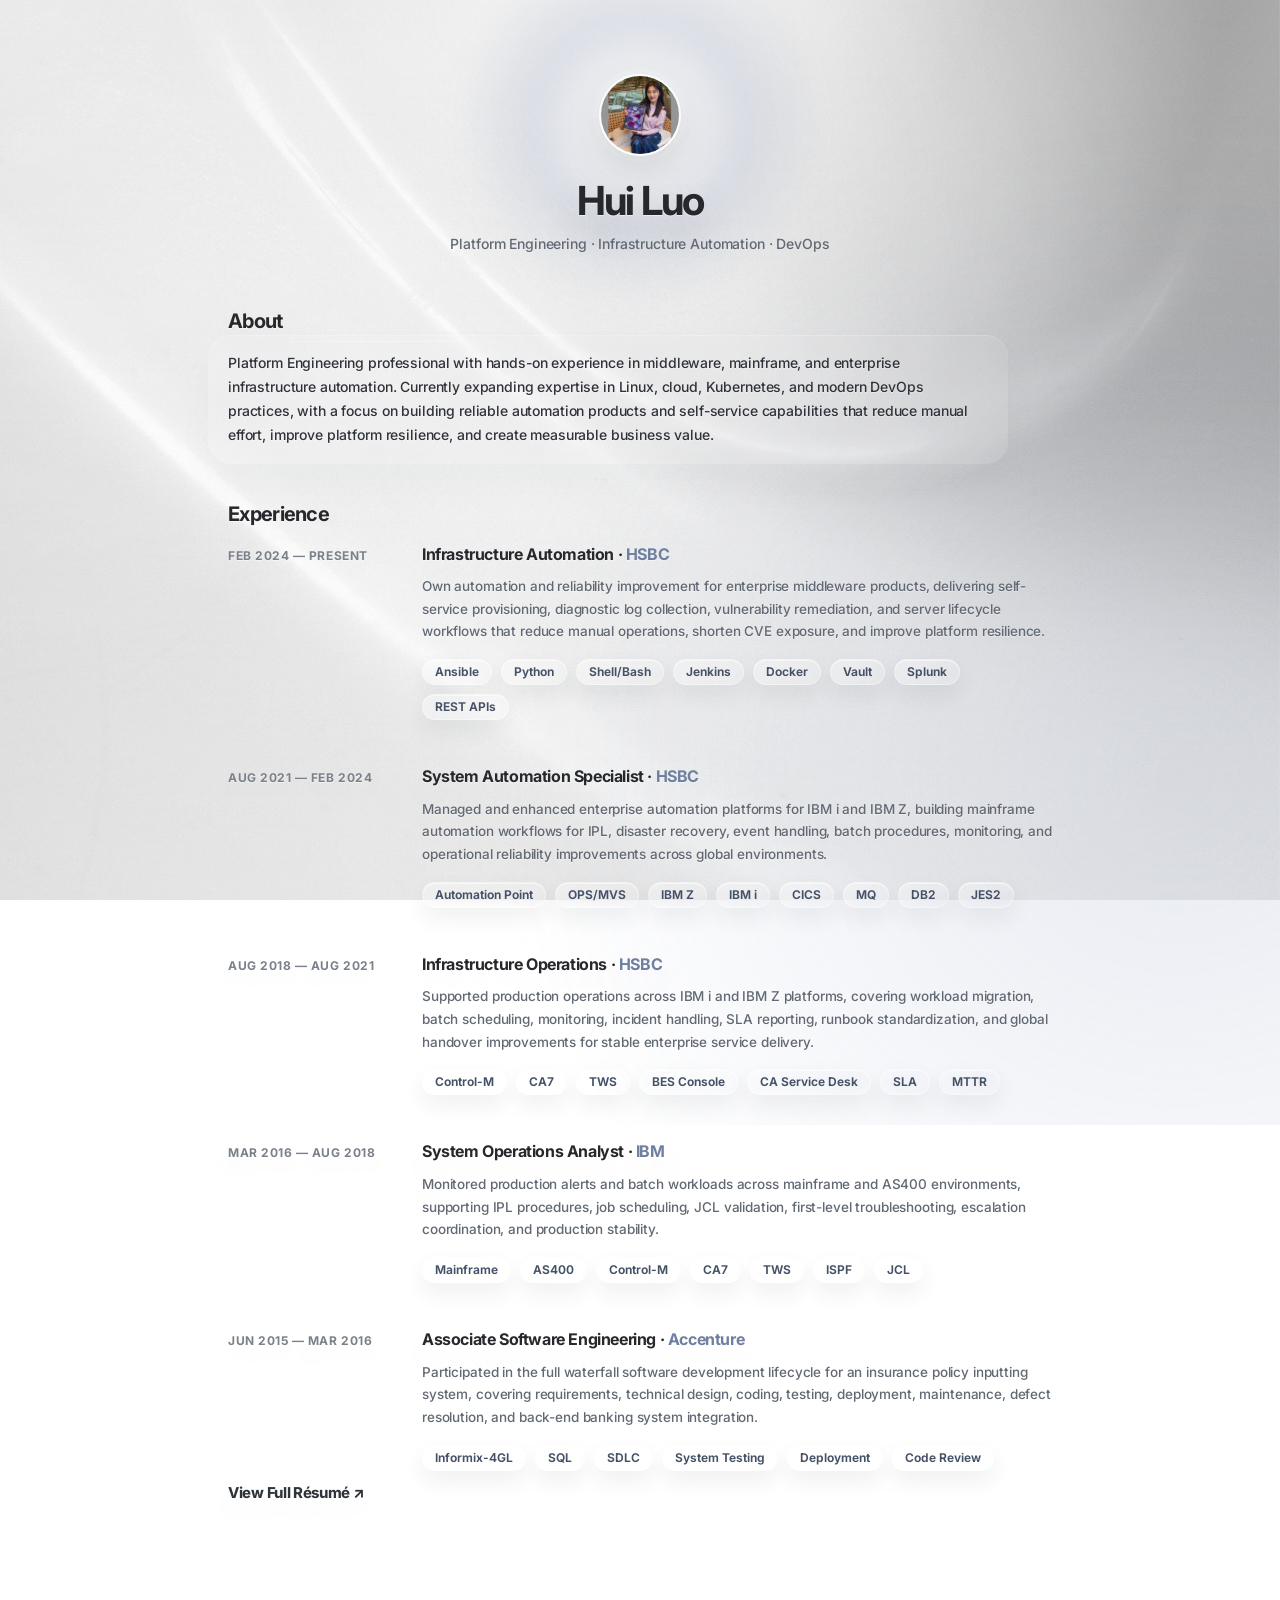
==== aboutme.html @ 761b71e1 "Update aboutme.html" ====
<!DOCTYPE html>
<html lang="en">
<head>
	<meta charset="UTF-8">
	<title>About Me</title>
	<meta name="viewport" content="width=device-width, initial-scale=1.0">

	<link href="https://fonts.googleapis.com/css2?family=Inter:wght@300;400;500;600;700&display=swap" rel="stylesheet">

	<style>
		:root {
			--text: #26282c;
			--subtext: #626973;
			--muted: #7b818b;
			--primary: #6f7f9f;
			--accent: #7c8db5;
			--tag-bg: rgba(255, 255, 255, 0.24);
			--tag-border: rgba(255, 255, 255, 0.34);
			--tag-text: #455166;
		}

		* {
			margin: 0;
			padding: 0;
			box-sizing: border-box;
		}

		html {
			scroll-behavior: smooth;
		}

		body {
			min-height: 100vh;
			overflow-x: hidden;
			color: var(--text);
			font-family: 'Inter', -apple-system, BlinkMacSystemFont, 'Segoe UI', sans-serif;
			font-size: 14px;
			line-height: 1.65;

			background-image: url('assets/css/images/bg_aboutme.jpg');
			background-size: cover;
			background-position: center;
			background-attachment: fixed;
		}

		body::before {
			content: "";
			position: fixed;
			inset: -25%;
			z-index: 0;
			pointer-events: none;

			background:
				radial-gradient(circle at 50% 8%, rgba(255, 255, 255, 0.58), transparent 24%),
				radial-gradient(circle at 18% 28%, rgba(255, 255, 255, 0.22), transparent 30%),
				radial-gradient(circle at 78% 74%, rgba(124, 141, 181, 0.18), transparent 38%);

			animation: backgroundFloat 24s ease-in-out infinite;
		}

		body::after {
			content: "";
			position: fixed;
			inset: 0;
			z-index: 0;
			pointer-events: none;

			background:
				linear-gradient(
					180deg,
					rgba(255, 255, 255, 0.12) 0%,
					rgba(255, 255, 255, 0.04) 42%,
					rgba(255, 255, 255, 0.16) 100%
				);
		}

		@keyframes backgroundFloat {
			0% {
				transform: translate3d(0, 0, 0) scale(1);
			}

			50% {
				transform: translate3d(-2.4%, -1.8%, 0) scale(1.04);
			}

			100% {
				transform: translate3d(0, 0, 0) scale(1);
			}
		}

		.cursor-light {
			position: fixed;
			width: 420px;
			height: 420px;
			border-radius: 50%;
			pointer-events: none;
			z-index: 1;

			background:
				radial-gradient(
					circle,
					rgba(255, 255, 255, 0.38),
					rgba(255, 255, 255, 0.12) 36%,
					transparent 68%
				);

			transform: translate(-50%, -50%);
			mix-blend-mode: soft-light;
			transition: opacity 0.25s ease;
		}

		.page {
			position: relative;
			z-index: 2;
			max-width: 880px;
			margin: 0 auto;
			padding: 64px 28px 92px;
		}

		.hero {
			position: relative;
			text-align: center;
			padding: 10px 0 54px;
		}

		.hero::before {
			content: "";
			position: absolute;
			width: 360px;
			height: 360px;
			top: -120px;
			left: 50%;
			z-index: -1;

			background:
				radial-gradient(
					circle,
					rgba(255, 255, 255, 0.86),
					rgba(124, 141, 181, 0.18) 42%,
					transparent 72%
				);

			filter: blur(12px);
			transform: translateX(-50%);
		}

		.avatar {
			width: 82px;
			height: 82px;
			margin-bottom: 18px;
			border-radius: 50%;
			object-fit: cover;

			border: 2px solid rgba(255, 255, 255, 0.74);
			box-shadow:
				0 16px 36px rgba(34, 38, 45, 0.16),
				0 0 0 6px rgba(255, 255, 255, 0.16);
		}

		.hero h1 {
			font-size: clamp(30px, 4.2vw, 40px);
			line-height: 1.05;
			font-weight: 700;
			letter-spacing: -0.045em;

			text-shadow:
				0 1px 0 rgba(255, 255, 255, 0.5),
				0 16px 38px rgba(40, 43, 48, 0.18);
		}

		.hero p {
			margin-top: 10px;
			color: var(--subtext);
			font-size: 14px;
			font-weight: 500;
			letter-spacing: -0.01em;
		}

		section {
			margin-bottom: 54px;
		}

		.section-title {
			margin-bottom: 18px;
			font-size: 20px;
			line-height: 1.2;
			font-weight: 700;
			letter-spacing: -0.035em;

			text-shadow:
				0 1px 0 rgba(255, 255, 255, 0.55),
				0 12px 28px rgba(40, 43, 48, 0.12);
		}

		.mirror-text {
			position: relative;
			max-width: 760px;
			color: #2f3339;
			font-size: 14px;
			font-weight: 500;
			line-height: 1.72;
			letter-spacing: -0.01em;

			text-shadow:
				0 1px 0 rgba(255, 255, 255, 0.45),
				0 14px 32px rgba(34, 38, 45, 0.16);

			transition:
				transform 0.35s ease,
				text-shadow 0.35s ease,
				color 0.35s ease;
		}

		.mirror-text::before {
			content: "";
			position: absolute;
			inset: -16px -20px;
			z-index: -1;
			border-radius: 22px;

			background:
				linear-gradient(
					135deg,
					rgba(255, 255, 255, 0.22),
					rgba(255, 255, 255, 0.06) 42%,
					rgba(255, 255, 255, 0.18)
				);

			backdrop-filter: blur(4px);
			-webkit-backdrop-filter: blur(4px);
			opacity: 0.54;
			box-shadow:
				inset 0 1px 0 rgba(255, 255, 255, 0.38),
				0 18px 42px rgba(40, 43, 48, 0.06);
		}

		.mirror-text::after {
			content: "";
			position: absolute;
			top: -10px;
			left: -18px;
			width: 44%;
			height: 1px;
			z-index: -1;

			background:
				linear-gradient(
					90deg,
					transparent,
					rgba(255, 255, 255, 0.72),
					transparent
				);

			opacity: 0.66;
		}

		.mirror-text:hover {
			color: #24272c;
			transform: translateY(-3px);
			text-shadow:
				0 1px 0 rgba(255, 255, 255, 0.6),
				0 22px 46px rgba(34, 38, 45, 0.22);
		}

		.experience-list {
			display: grid;
			gap: 46px;
		}

		.experience-item {
			display: grid;
			grid-template-columns: 160px minmax(0, 1fr);
			gap: 34px;
			align-items: start;
		}

		.exp-date {
			padding-top: 2px;
			color: var(--muted);
			font-size: 12px;
			font-weight: 700;
			letter-spacing: 0.045em;
			text-transform: uppercase;

			text-shadow:
				0 1px 0 rgba(255, 255, 255, 0.48),
				0 10px 22px rgba(34, 38, 45, 0.12);
		}

		.exp-content {
			position: relative;
			transition: transform 0.35s ease;
		}

		.exp-content::before {
			content: "";
			position: absolute;
			inset: -18px -22px;
			z-index: -1;
			border-radius: 24px;

			background:
				linear-gradient(
					135deg,
					rgba(255, 255, 255, 0.20),
					rgba(255, 255, 255, 0.04) 55%,
					rgba(255, 255, 255, 0.16)
				);

			backdrop-filter: blur(3px);
			-webkit-backdrop-filter: blur(3px);
			opacity: 0;
			box-shadow:
				inset 0 1px 0 rgba(255, 255, 255, 0.36),
				0 20px 45px rgba(34, 38, 45, 0.06);

			transition: opacity 0.35s ease;
		}

		.exp-content:hover {
			transform: translateY(-4px);
		}

		.exp-content:hover::before {
			opacity: 1;
		}

		.exp-role {
			font-size: 16px;
			line-height: 1.35;
			font-weight: 700;
			letter-spacing: -0.025em;

			text-shadow:
				0 1px 0 rgba(255, 255, 255, 0.5),
				0 14px 34px rgba(34, 38, 45, 0.15);
		}

		.exp-company {
			color: var(--primary);
		}

		.exp-desc {
			margin-top: 10px;
			max-width: 650px;
			color: var(--subtext);
			font-size: 13.5px;
			line-height: 1.68;
			font-weight: 500;
			letter-spacing: -0.01em;

			text-shadow:
				0 1px 0 rgba(255, 255, 255, 0.42),
				0 12px 30px rgba(34, 38, 45, 0.12);
		}

		.tags {
			display: flex;
			flex-wrap: wrap;
			gap: 9px;
			margin-top: 16px;
		}

		.tag {
			position: relative;
			padding: 6px 12px;
			border-radius: 999px;
			overflow: hidden;

			color: var(--tag-text);
			background:
				linear-gradient(
					135deg,
					rgba(255, 255, 255, 0.38),
					rgba(255, 255, 255, 0.16)
				);

			border: 1px solid var(--tag-border);
			backdrop-filter: blur(8px);
			-webkit-backdrop-filter: blur(8px);

			font-size: 12px;
			font-weight: 650;
			line-height: 1;

			box-shadow:
				inset 0 1px 0 rgba(255, 255, 255, 0.52),
				0 10px 22px rgba(34, 38, 45, 0.07);

			transition:
				transform 0.25s ease,
				box-shadow 0.25s ease,
				background 0.25s ease;
		}

		.tag::after {
			content: "";
			position: absolute;
			inset: 0;
			background:
				linear-gradient(
					120deg,
					transparent 0%,
					rgba(255, 255, 255, 0.45) 42%,
					transparent 72%
				);

			opacity: 0;
			transform: translateX(-70%);
			transition:
				opacity 0.25s ease,
				transform 0.45s ease;
		}

		.tag:hover {
			transform: translateY(-2px);
			box-shadow:
				inset 0 1px 0 rgba(255, 255, 255, 0.66),
				0 14px 28px rgba(34, 38, 45, 0.10);
		}

		.tag:hover::after {
			opacity: 1;
			transform: translateX(70%);
		}

		.resume-link {
			display: inline-flex;
			align-items: center;
			gap: 7px;
			margin-top: 10px;

			color: #2f343b;
			text-decoration: none;
			font-size: 15px;
			font-weight: 750;
			letter-spacing: -0.02em;

			text-shadow:
				0 1px 0 rgba(255, 255, 255, 0.5),
				0 12px 28px rgba(34, 38, 45, 0.14);

			transition:
				color 0.25s ease,
				transform 0.25s ease,
				text-shadow 0.25s ease;
		}

		.resume-link:hover {
			color: var(--primary);
			transform: translateX(4px);
			text-shadow:
				0 1px 0 rgba(255, 255, 255, 0.65),
				0 18px 38px rgba(34, 38, 45, 0.2);
		}

		.fade {
			opacity: 0;
			transform: translateY(22px);
			transition:
				opacity 0.8s ease,
				transform 0.8s ease;
		}

		.fade.show {
			opacity: 1;
			transform: translateY(0);
		}

		@media (max-width: 760px) {
			body {
				background-attachment: scroll;
			}

			.page {
				padding: 48px 22px 76px;
			}

			.hero {
				padding-bottom: 44px;
			}

			section {
				margin-bottom: 46px;
			}

			.experience-item {
				grid-template-columns: 1fr;
				gap: 10px;
			}

			.exp-date {
				font-size: 11px;
			}

			.exp-role {
				font-size: 15.5px;
			}

			.exp-desc {
				font-size: 13.25px;
			}

			.mirror-text::before,
			.exp-content::before {
				inset: -14px -14px;
			}
		}

		@media (prefers-reduced-motion: reduce) {
			body::before {
				animation: none;
			}

			.cursor-light {
				display: none;
			}

			.fade,
			.exp-content,
			.mirror-text,
			.tag,
			.tag::after,
			.resume-link {
				transition: none;
			}
		}
	</style>
</head>

<body>

	<div class="cursor-light" id="cursorLight"></div>

	<main class="page">

		<header class="hero fade">
			<img src="assets/css/images/hero.jpg" class="avatar" alt="Hui Luo profile photo">
			<h1>Hui Luo</h1>
			<p>Platform Engineering · Infrastructure Automation · DevOps</p>
		</header>

		<section class="fade" id="about">
			<h2 class="section-title">About</h2>
			<p class="mirror-text">
				Platform Engineering professional with hands-on experience in middleware, mainframe, and enterprise infrastructure automation. Currently expanding expertise in Linux, cloud, Kubernetes, and modern DevOps practices, with a focus on building reliable automation products and self-service capabilities that reduce manual effort, improve platform resilience, and create measurable business value.
			</p>
		</section>

		<section class="fade" id="experience">
			<h2 class="section-title">Experience</h2>

			<div class="experience-list">

				<article class="experience-item">
					<div class="exp-date">Feb 2024 — Present</div>
					<div class="exp-content">
						<h3 class="exp-role">
							Infrastructure Automation · <span class="exp-company">HSBC</span>
						</h3>
						<p class="exp-desc">
							Own automation and reliability improvement for enterprise middleware products, delivering self-service provisioning, diagnostic log collection, vulnerability remediation, and server lifecycle workflows that reduce manual operations, shorten CVE exposure, and improve platform resilience.
						</p>
						<div class="tags">
							<span class="tag">Ansible</span>
							<span class="tag">Python</span>
							<span class="tag">Shell/Bash</span>
							<span class="tag">Jenkins</span>
							<span class="tag">Docker</span>
							<span class="tag">Vault</span>
							<span class="tag">Splunk</span>
							<span class="tag">REST APIs</span>
						</div>
					</div>
				</article>

				<article class="experience-item">
					<div class="exp-date">Aug 2021 — Feb 2024</div>
					<div class="exp-content">
						<h3 class="exp-role">
							System Automation Specialist · <span class="exp-company">HSBC</span>
						</h3>
						<p class="exp-desc">
							Managed and enhanced enterprise automation platforms for IBM i and IBM Z, building mainframe automation workflows for IPL, disaster recovery, event handling, batch procedures, monitoring, and operational reliability improvements across global environments.
						</p>
						<div class="tags">
							<span class="tag">Automation Point</span>
							<span class="tag">OPS/MVS</span>
							<span class="tag">IBM Z</span>
							<span class="tag">IBM i</span>
							<span class="tag">CICS</span>
							<span class="tag">MQ</span>
							<span class="tag">DB2</span>
							<span class="tag">JES2</span>
						</div>
					</div>
				</article>

				<article class="experience-item">
					<div class="exp-date">Aug 2018 — Aug 2021</div>
					<div class="exp-content">
						<h3 class="exp-role">
							Infrastructure Operations · <span class="exp-company">HSBC</span>
						</h3>
						<p class="exp-desc">
							Supported production operations across IBM i and IBM Z platforms, covering workload migration, batch scheduling, monitoring, incident handling, SLA reporting, runbook standardization, and global handover improvements for stable enterprise service delivery.
						</p>
						<div class="tags">
							<span class="tag">Control-M</span>
							<span class="tag">CA7</span>
							<span class="tag">TWS</span>
							<span class="tag">BES Console</span>
							<span class="tag">CA Service Desk</span>
							<span class="tag">SLA</span>
							<span class="tag">MTTR</span>
						</div>
					</div>
				</article>

				<article class="experience-item">
					<div class="exp-date">Mar 2016 — Aug 2018</div>
					<div class="exp-content">
						<h3 class="exp-role">
							System Operations Analyst · <span class="exp-company">IBM</span>
						</h3>
						<p class="exp-desc">
							Monitored production alerts and batch workloads across mainframe and AS400 environments, supporting IPL procedures, job scheduling, JCL validation, first-level troubleshooting, escalation coordination, and production stability.
						</p>
						<div class="tags">
							<span class="tag">Mainframe</span>
							<span class="tag">AS400</span>
							<span class="tag">Control-M</span>
							<span class="tag">CA7</span>
							<span class="tag">TWS</span>
							<span class="tag">ISPF</span>
							<span class="tag">JCL</span>
						</div>
					</div>
				</article>

				<article class="experience-item">
					<div class="exp-date">Jun 2015 — Mar 2016</div>
					<div class="exp-content">
						<h3 class="exp-role">
							Associate Software Engineering · <span class="exp-company">Accenture</span>
						</h3>
						<p class="exp-desc">
							Participated in the full waterfall software development lifecycle for an insurance policy inputting system, covering requirements, technical design, coding, testing, deployment, maintenance, defect resolution, and back-end banking system integration.
						</p>
						<div class="tags">
							<span class="tag">Informix-4GL</span>
							<span class="tag">SQL</span>
							<span class="tag">SDLC</span>
							<span class="tag">System Testing</span>
							<span class="tag">Deployment</span>
							<span class="tag">Code Review</span>
						</div>
					</div>
				</article>

			</div>

			<a class="resume-link" href="assets/css/files/resume.pdf" target="_blank" rel="noopener noreferrer">
				View Full Résumé ↗
			</a>
		</section>

	</main>

	<script>
		const light = document.getElementById('cursorLight');

		document.addEventListener('mousemove', (event) => {
			light.style.left = event.clientX + 'px';
			light.style.top = event.clientY + 'px';
		});

		document.addEventListener('mouseleave', () => {
			light.style.opacity = '0';
		});

		document.addEventListener('mouseenter', () => {
			light.style.opacity = '1';
		});

		const faders = document.querySelectorAll('.fade');

		const observer = new IntersectionObserver((entries) => {
			entries.forEach((entry) => {
				if (entry.isIntersecting) {
					entry.target.classList.add('show');
				}
			});
		}, {
			threshold: 0.16
		});

		faders.forEach((element) => observer.observe(element));
	</script>

</body>
</html>
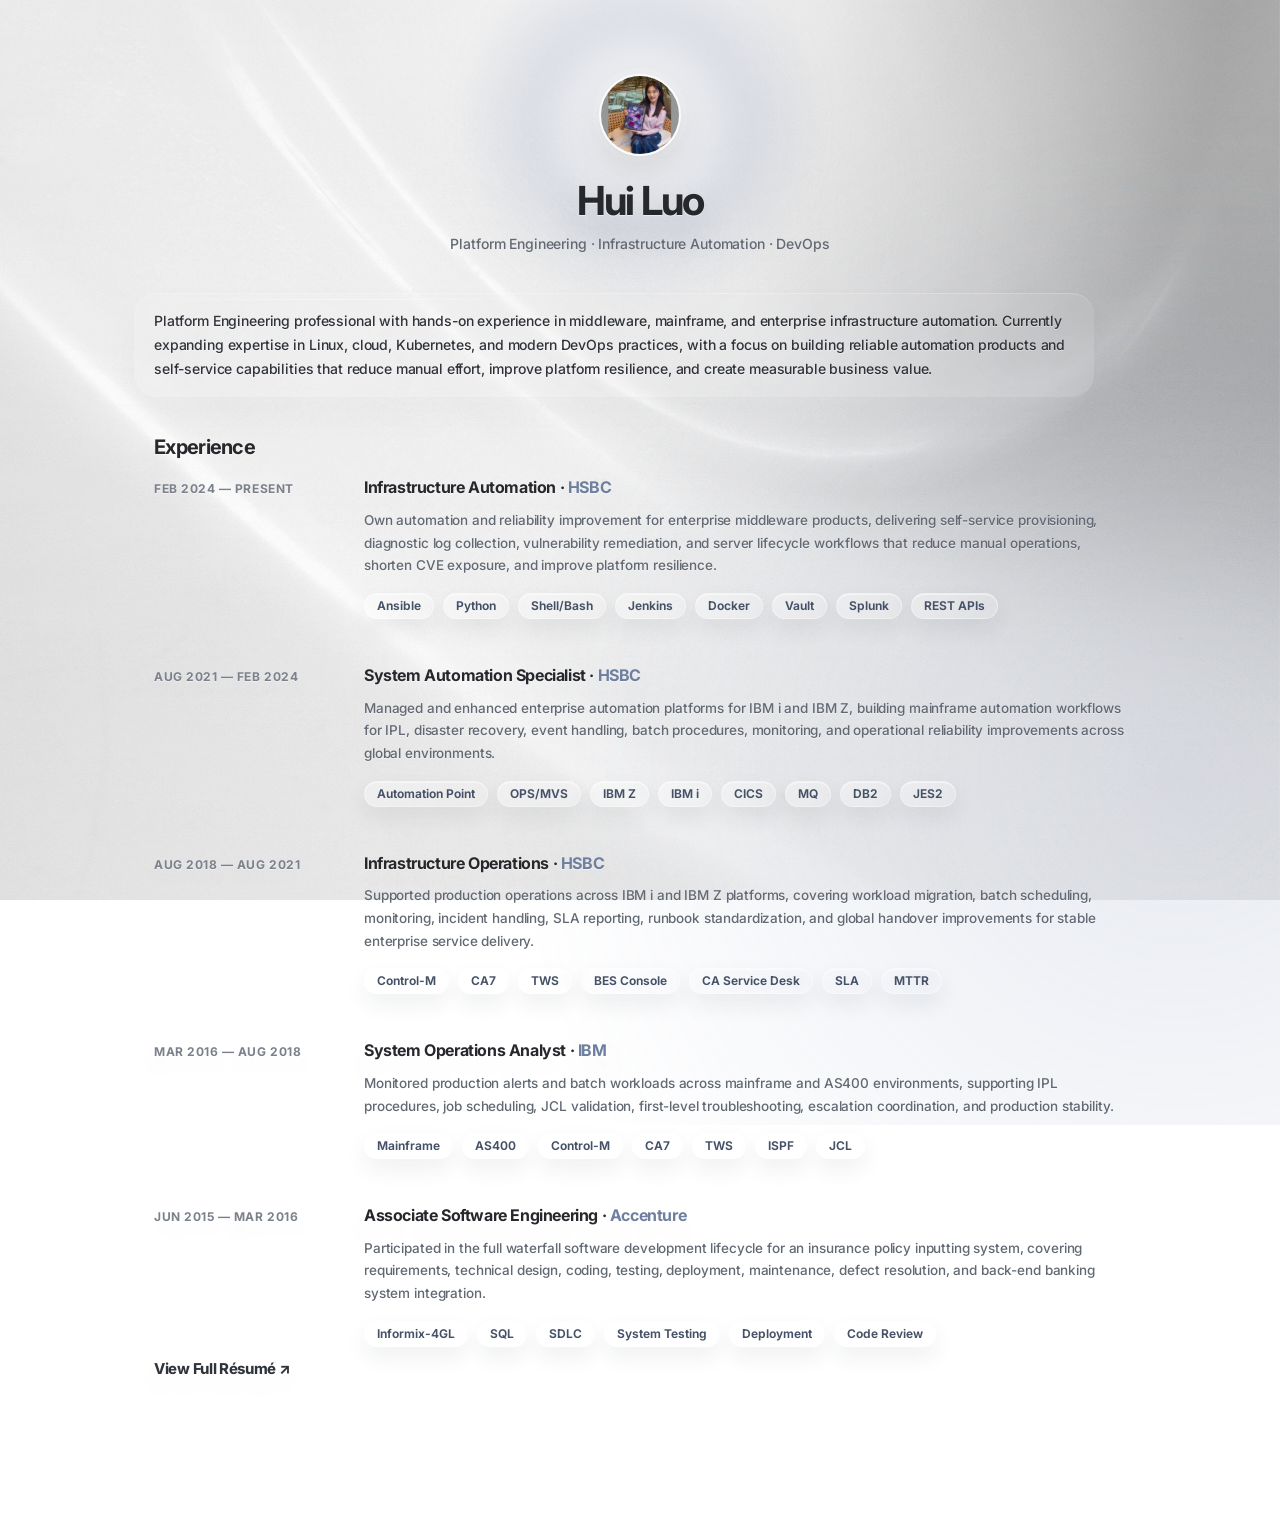
==== commit eecca392: "na" ====
--- a/aboutme.html
+++ b/aboutme.html
@@ -112,9 +112,9 @@
 		.page {
 			position: relative;
 			z-index: 2;
-			max-width: 880px;
+			max-width: 1040px;
 			margin: 0 auto;
-			padding: 64px 28px 92px;
+			padding: 64px 34px 92px;
 		}
 
 		.hero {
@@ -144,6 +144,19 @@
 			transform: translateX(-50%);
 		}
 
+		.avatar-link {
+			display: inline-block;
+			border-radius: 50%;
+			transition:
+				transform 0.28s ease,
+				filter 0.28s ease;
+		}
+
+		.avatar-link:hover {
+			transform: translateY(-4px) scale(1.04);
+			filter: brightness(1.04);
+		}
+
 		.avatar {
 			width: 82px;
 			height: 82px;
@@ -194,7 +207,7 @@
 
 		.mirror-text {
 			position: relative;
-			max-width: 760px;
+			max-width: 920px;
 			color: #2f3339;
 			font-size: 14px;
 			font-weight: 500;
@@ -269,8 +282,8 @@
 
 		.experience-item {
 			display: grid;
-			grid-template-columns: 160px minmax(0, 1fr);
-			gap: 34px;
+			grid-template-columns: 170px minmax(0, 1fr);
+			gap: 40px;
 			align-items: start;
 		}
 
@@ -342,7 +355,7 @@
 
 		.exp-desc {
 			margin-top: 10px;
-			max-width: 650px;
+			max-width: 780px;
 			color: var(--subtext);
 			font-size: 13.5px;
 			line-height: 1.68;
@@ -535,13 +548,14 @@
 	<main class="page">
 
 		<header class="hero fade">
-			<img src="assets/css/images/hero.jpg" class="avatar" alt="Hui Luo profile photo">
+			<a class="avatar-link" href="gallery.html" aria-label="View Hui Luo's life gallery">
+				<img src="assets/css/images/hero.jpg" class="avatar" alt="Hui Luo profile photo">
+			</a>
 			<h1>Hui Luo</h1>
 			<p>Platform Engineering · Infrastructure Automation · DevOps</p>
 		</header>
 
 		<section class="fade" id="about">
-			<h2 class="section-title">About</h2>
 			<p class="mirror-text">
 				Platform Engineering professional with hands-on experience in middleware, mainframe, and enterprise infrastructure automation. Currently expanding expertise in Linux, cloud, Kubernetes, and modern DevOps practices, with a focus on building reliable automation products and self-service capabilities that reduce manual effort, improve platform resilience, and create measurable business value.
 			</p>
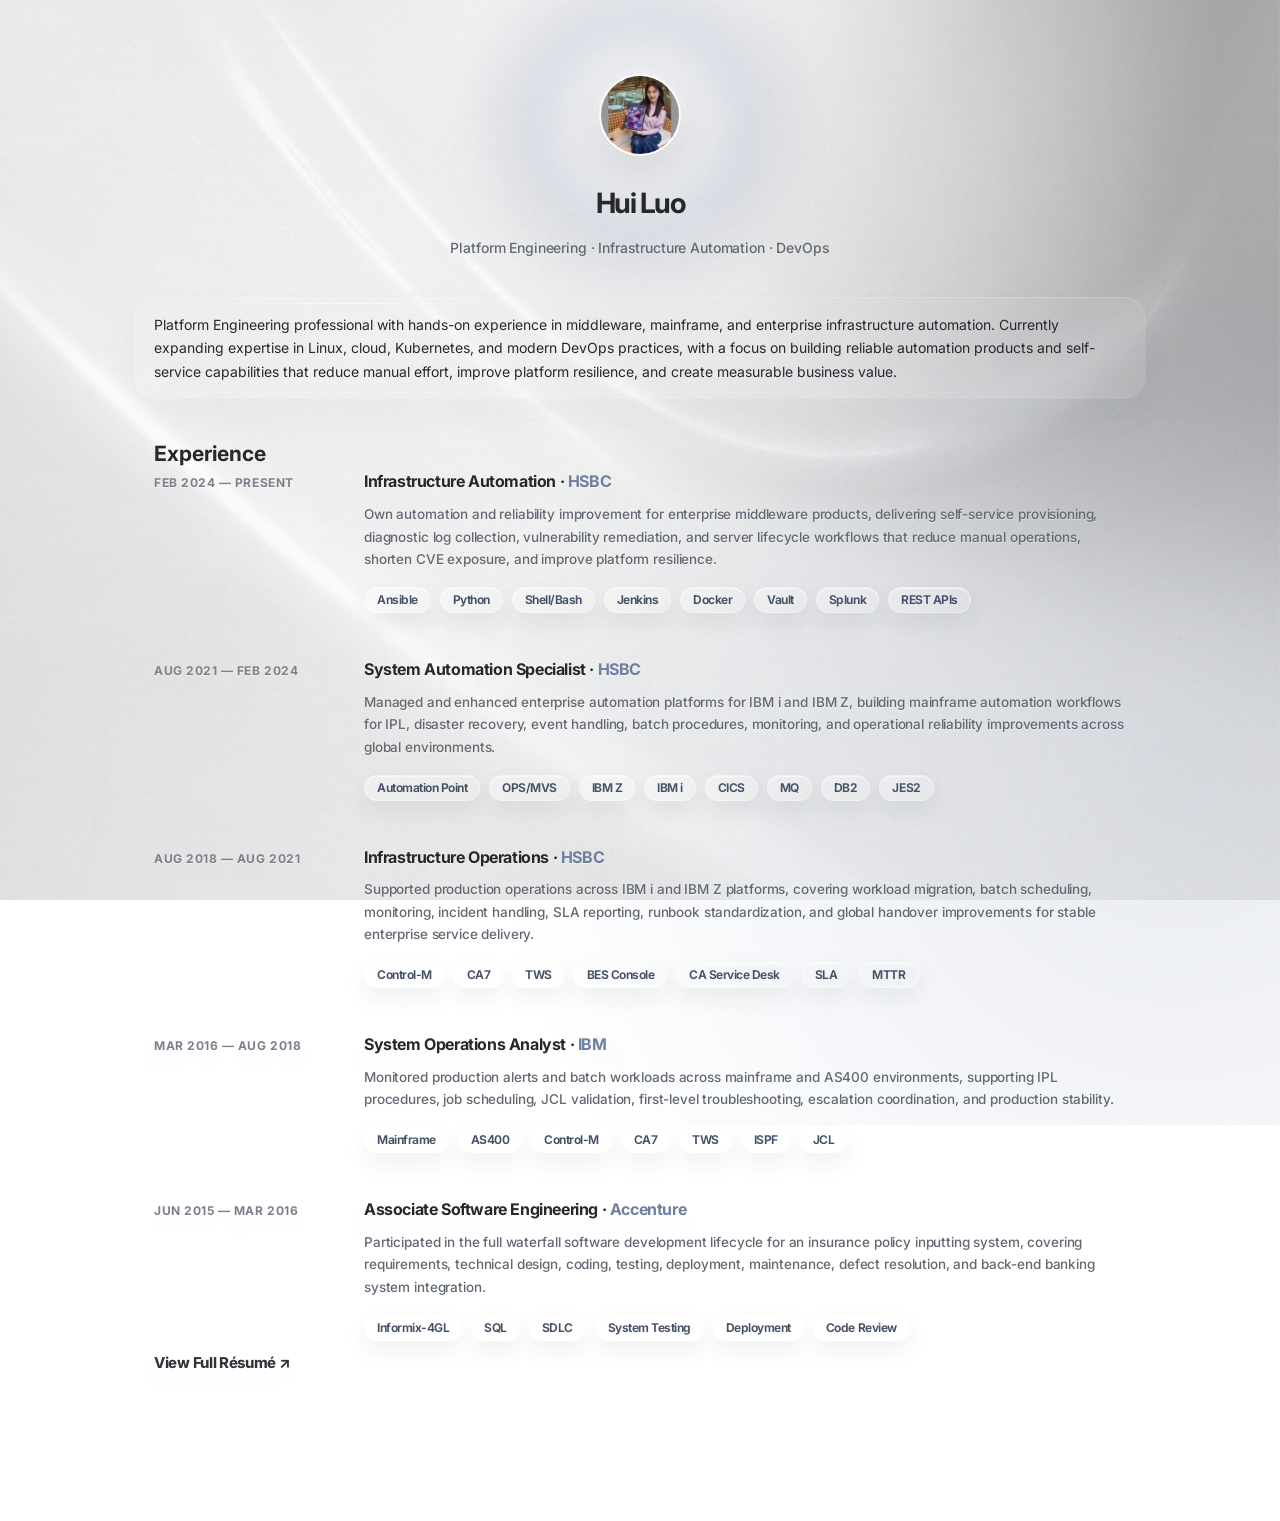
==== commit 99507bb2: "Update aboutme.html" ====
--- a/aboutme.html
+++ b/aboutme.html
@@ -5,7 +5,7 @@
 	<title>About Me</title>
 	<meta name="viewport" content="width=device-width, initial-scale=1.0">
 
-	<link href="https://fonts.googleapis.com/css2?family=Inter:wght@300;400;500;600;700&display=swap" rel="stylesheet">
+	<link href="https://fonts.googleapis.com/css2?family=Inter:wght@300;400;500;600;700&family=Space+Grotesk:wght@500;600;700&display=swap" rel="stylesheet">
 
 	<style>
 		:root {
@@ -171,14 +171,7 @@
 		}
 
 		.hero h1 {
-			font-size: clamp(30px, 4.2vw, 40px);
-			line-height: 1.05;
-			font-weight: 700;
-			letter-spacing: -0.045em;
-
-			text-shadow:
-				0 1px 0 rgba(255, 255, 255, 0.5),
-				0 16px 38px rgba(40, 43, 48, 0.18);
+			letter-spacing: -0.055em;
 		}
 
 		.hero p {
@@ -193,17 +186,7 @@
 			margin-bottom: 54px;
 		}
 
-		.section-title {
-			margin-bottom: 18px;
-			font-size: 20px;
-			line-height: 1.2;
-			font-weight: 700;
-			letter-spacing: -0.035em;
-
-			text-shadow:
-				0 1px 0 rgba(255, 255, 255, 0.55),
-				0 12px 28px rgba(40, 43, 48, 0.12);
-		}
+		.section-title
 
 		.mirror-text {
 			position: relative;
@@ -301,8 +284,7 @@
 		}
 
 		.exp-content {
-			position: relative;
-			transition: transform 0.35s ease;
+			letter-spacing: -0.035em;
 		}
 
 		.exp-content::before {
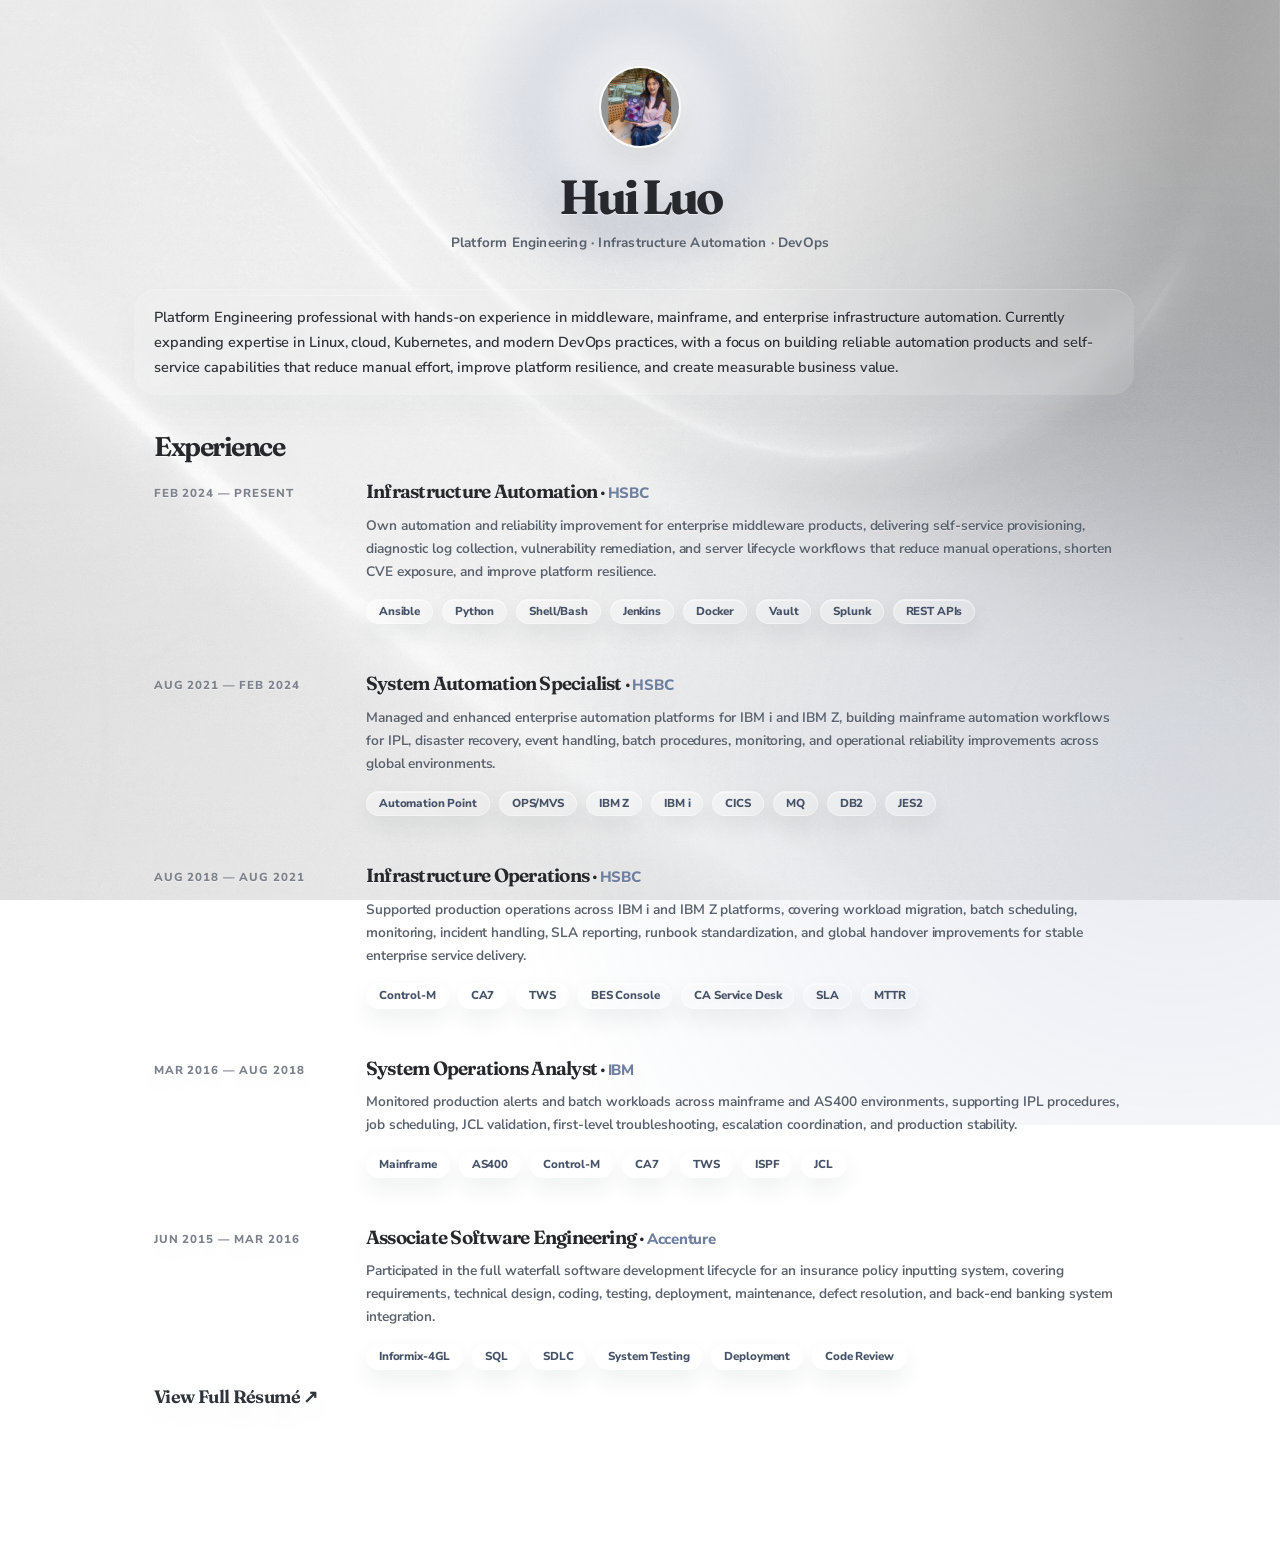
==== commit bf1d4955: "Update aboutme.html" ====
--- a/aboutme.html
+++ b/aboutme.html
@@ -5,17 +5,17 @@
 	<title>About Me</title>
 	<meta name="viewport" content="width=device-width, initial-scale=1.0">
 
-	<link href="https://fonts.googleapis.com/css2?family=Inter:wght@300;400;500;600;700&family=Space+Grotesk:wght@500;600;700&display=swap" rel="stylesheet">
+	<link href="https://fonts.googleapis.com/css2?family=Fraunces:opsz,wght@9..144,500;9..144,600;9..144,700&family=Nunito+Sans:wght@400;500;600;700;800&display=swap" rel="stylesheet">
 
 	<style>
 		:root {
 			--text: #26282c;
-			--subtext: #626973;
+			--subtext: #59616d;
 			--muted: #7b818b;
 			--primary: #6f7f9f;
 			--accent: #7c8db5;
-			--tag-bg: rgba(255, 255, 255, 0.24);
-			--tag-border: rgba(255, 255, 255, 0.34);
+			--tag-bg: rgba(255, 255, 255, 0.28);
+			--tag-border: rgba(255, 255, 255, 0.38);
 			--tag-text: #455166;
 		}
 
@@ -33,9 +33,9 @@
 			min-height: 100vh;
 			overflow-x: hidden;
 			color: var(--text);
-			font-family: 'Inter', -apple-system, BlinkMacSystemFont, 'Segoe UI', sans-serif;
+			font-family: 'Nunito Sans', -apple-system, BlinkMacSystemFont, 'Segoe UI', sans-serif;
 			font-size: 14px;
-			line-height: 1.65;
+			line-height: 1.66;
 
 			background-image: url('assets/css/images/bg_aboutme.jpg');
 			background-size: cover;
@@ -114,13 +114,13 @@
 			z-index: 2;
 			max-width: 1040px;
 			margin: 0 auto;
-			padding: 64px 34px 92px;
+			padding: 58px 34px 92px;
 		}
 
 		.hero {
 			position: relative;
 			text-align: center;
-			padding: 10px 0 54px;
+			padding: 8px 0 50px;
 		}
 
 		.hero::before {
@@ -171,34 +171,53 @@
 		}
 
 		.hero h1 {
-			letter-spacing: -0.055em;
+			font-family: 'Fraunces', Georgia, serif;
+			font-size: clamp(34px, 4.4vw, 48px);
+			line-height: 0.98;
+			font-weight: 700;
+			letter-spacing: -0.065em;
+
+			text-shadow:
+				0 1px 0 rgba(255, 255, 255, 0.55),
+				0 18px 42px rgba(40, 43, 48, 0.2);
 		}
 
 		.hero p {
-			margin-top: 10px;
+			margin-top: 12px;
 			color: var(--subtext);
-			font-size: 14px;
-			font-weight: 500;
-			letter-spacing: -0.01em;
+			font-size: 13.5px;
+			font-weight: 700;
+			letter-spacing: 0.015em;
 		}
 
 		section {
 			margin-bottom: 54px;
 		}
 
-		.section-title
+		.section-title {
+			margin-bottom: 18px;
+			font-family: 'Fraunces', Georgia, serif;
+			font-size: 27px;
+			line-height: 1.05;
+			font-weight: 650;
+			letter-spacing: -0.055em;
+
+			text-shadow:
+				0 1px 0 rgba(255, 255, 255, 0.55),
+				0 14px 32px rgba(40, 43, 48, 0.13);
+		}
 
 		.mirror-text {
 			position: relative;
-			max-width: 920px;
+			max-width: 960px;
 			color: #2f3339;
-			font-size: 14px;
-			font-weight: 500;
+			font-size: 14.5px;
+			font-weight: 600;
 			line-height: 1.72;
-			letter-spacing: -0.01em;
-
-			text-shadow:
-				0 1px 0 rgba(255, 255, 255, 0.45),
+			letter-spacing: -0.006em;
+
+			text-shadow:
+				0 1px 0 rgba(255, 255, 255, 0.46),
 				0 14px 32px rgba(34, 38, 45, 0.16);
 
 			transition:
@@ -260,22 +279,22 @@
 
 		.experience-list {
 			display: grid;
-			gap: 46px;
+			gap: 48px;
 		}
 
 		.experience-item {
 			display: grid;
 			grid-template-columns: 170px minmax(0, 1fr);
-			gap: 40px;
+			gap: 42px;
 			align-items: start;
 		}
 
 		.exp-date {
-			padding-top: 2px;
+			padding-top: 4px;
 			color: var(--muted);
-			font-size: 12px;
-			font-weight: 700;
-			letter-spacing: 0.045em;
+			font-size: 11.5px;
+			font-weight: 800;
+			letter-spacing: 0.075em;
 			text-transform: uppercase;
 
 			text-shadow:
@@ -284,7 +303,8 @@
 		}
 
 		.exp-content {
-			letter-spacing: -0.035em;
+			position: relative;
+			transition: transform 0.35s ease;
 		}
 
 		.exp-content::before {
@@ -321,10 +341,11 @@
 		}
 
 		.exp-role {
-			font-size: 16px;
-			line-height: 1.35;
-			font-weight: 700;
-			letter-spacing: -0.025em;
+			font-family: 'Fraunces', Georgia, serif;
+			font-size: 19px;
+			line-height: 1.18;
+			font-weight: 650;
+			letter-spacing: -0.04em;
 
 			text-shadow:
 				0 1px 0 rgba(255, 255, 255, 0.5),
@@ -333,16 +354,20 @@
 
 		.exp-company {
 			color: var(--primary);
+			font-family: 'Nunito Sans', -apple-system, BlinkMacSystemFont, 'Segoe UI', sans-serif;
+			font-size: 15px;
+			font-weight: 800;
+			letter-spacing: -0.018em;
 		}
 
 		.exp-desc {
-			margin-top: 10px;
-			max-width: 780px;
+			margin-top: 11px;
+			max-width: 800px;
 			color: var(--subtext);
-			font-size: 13.5px;
+			font-size: 13.7px;
 			line-height: 1.68;
-			font-weight: 500;
-			letter-spacing: -0.01em;
+			font-weight: 650;
+			letter-spacing: -0.006em;
 
 			text-shadow:
 				0 1px 0 rgba(255, 255, 255, 0.42),
@@ -374,9 +399,10 @@
 			backdrop-filter: blur(8px);
 			-webkit-backdrop-filter: blur(8px);
 
-			font-size: 12px;
-			font-weight: 650;
+			font-size: 11.5px;
+			font-weight: 800;
 			line-height: 1;
+			letter-spacing: -0.012em;
 
 			box-shadow:
 				inset 0 1px 0 rgba(255, 255, 255, 0.52),
@@ -423,13 +449,14 @@
 			display: inline-flex;
 			align-items: center;
 			gap: 7px;
-			margin-top: 10px;
+			margin-top: 12px;
 
 			color: #2f343b;
 			text-decoration: none;
-			font-size: 15px;
-			font-weight: 750;
-			letter-spacing: -0.02em;
+			font-family: 'Fraunces', Georgia, serif;
+			font-size: 18px;
+			font-weight: 650;
+			letter-spacing: -0.035em;
 
 			text-shadow:
 				0 1px 0 rgba(255, 255, 255, 0.5),
@@ -489,11 +516,11 @@
 			}
 
 			.exp-role {
-				font-size: 15.5px;
+				font-size: 18px;
 			}
 
 			.exp-desc {
-				font-size: 13.25px;
+				font-size: 13.4px;
 			}
 
 			.mirror-text::before,
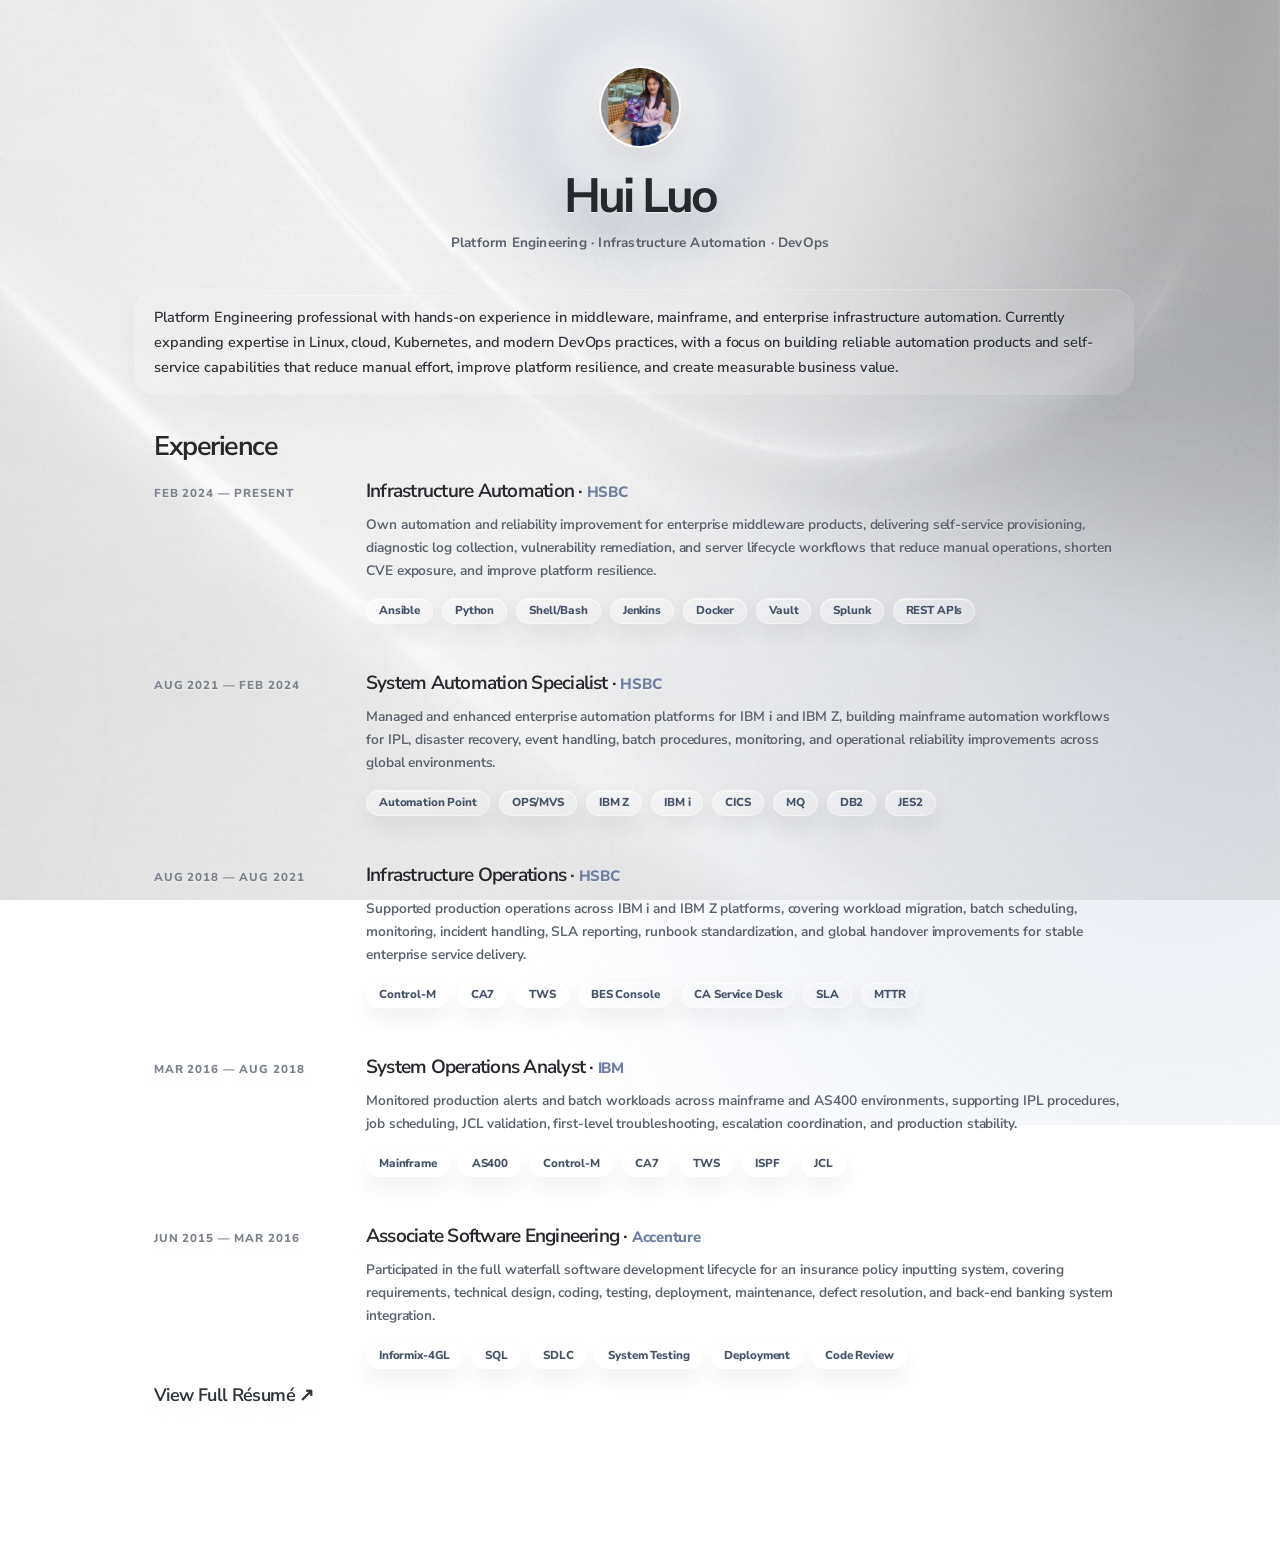
==== commit bb9232ae: "Update aboutme.html" ====
--- a/aboutme.html
+++ b/aboutme.html
@@ -5,8 +5,8 @@
 	<title>About Me</title>
 	<meta name="viewport" content="width=device-width, initial-scale=1.0">
 
-	<link href="https://fonts.googleapis.com/css2?family=Fraunces:opsz,wght@9..144,500;9..144,600;9..144,700&family=Nunito+Sans:wght@400;500;600;700;800&display=swap" rel="stylesheet">
-
+    <link href="https://fonts.googleapis.com/css2?family=Nunito+Sans:wght@400;500;600;700;800;900&display=swap" rel="stylesheet">
+    
 	<style>
 		:root {
 			--text: #26282c;
@@ -171,7 +171,7 @@
 		}
 
 		.hero h1 {
-			font-family: 'Fraunces', Georgia, serif;
+			font-family: 'Nunito Sans', -apple-system, BlinkMacSystemFont, 'Segoe UI', sans-serif;
 			font-size: clamp(34px, 4.4vw, 48px);
 			line-height: 0.98;
 			font-weight: 700;
@@ -196,7 +196,7 @@
 
 		.section-title {
 			margin-bottom: 18px;
-			font-family: 'Fraunces', Georgia, serif;
+			font-family: 'Nunito Sans', -apple-system, BlinkMacSystemFont, 'Segoe UI', sans-serif;
 			font-size: 27px;
 			line-height: 1.05;
 			font-weight: 650;
@@ -341,7 +341,7 @@
 		}
 
 		.exp-role {
-			font-family: 'Fraunces', Georgia, serif;
+			font-family: 'Nunito Sans', -apple-system, BlinkMacSystemFont, 'Segoe UI', sans-serif;
 			font-size: 19px;
 			line-height: 1.18;
 			font-weight: 650;
@@ -453,7 +453,7 @@
 
 			color: #2f343b;
 			text-decoration: none;
-			font-family: 'Fraunces', Georgia, serif;
+			font-family: 'Nunito Sans', -apple-system, BlinkMacSystemFont, 'Segoe UI', sans-serif;
 			font-size: 18px;
 			font-weight: 650;
 			letter-spacing: -0.035em;
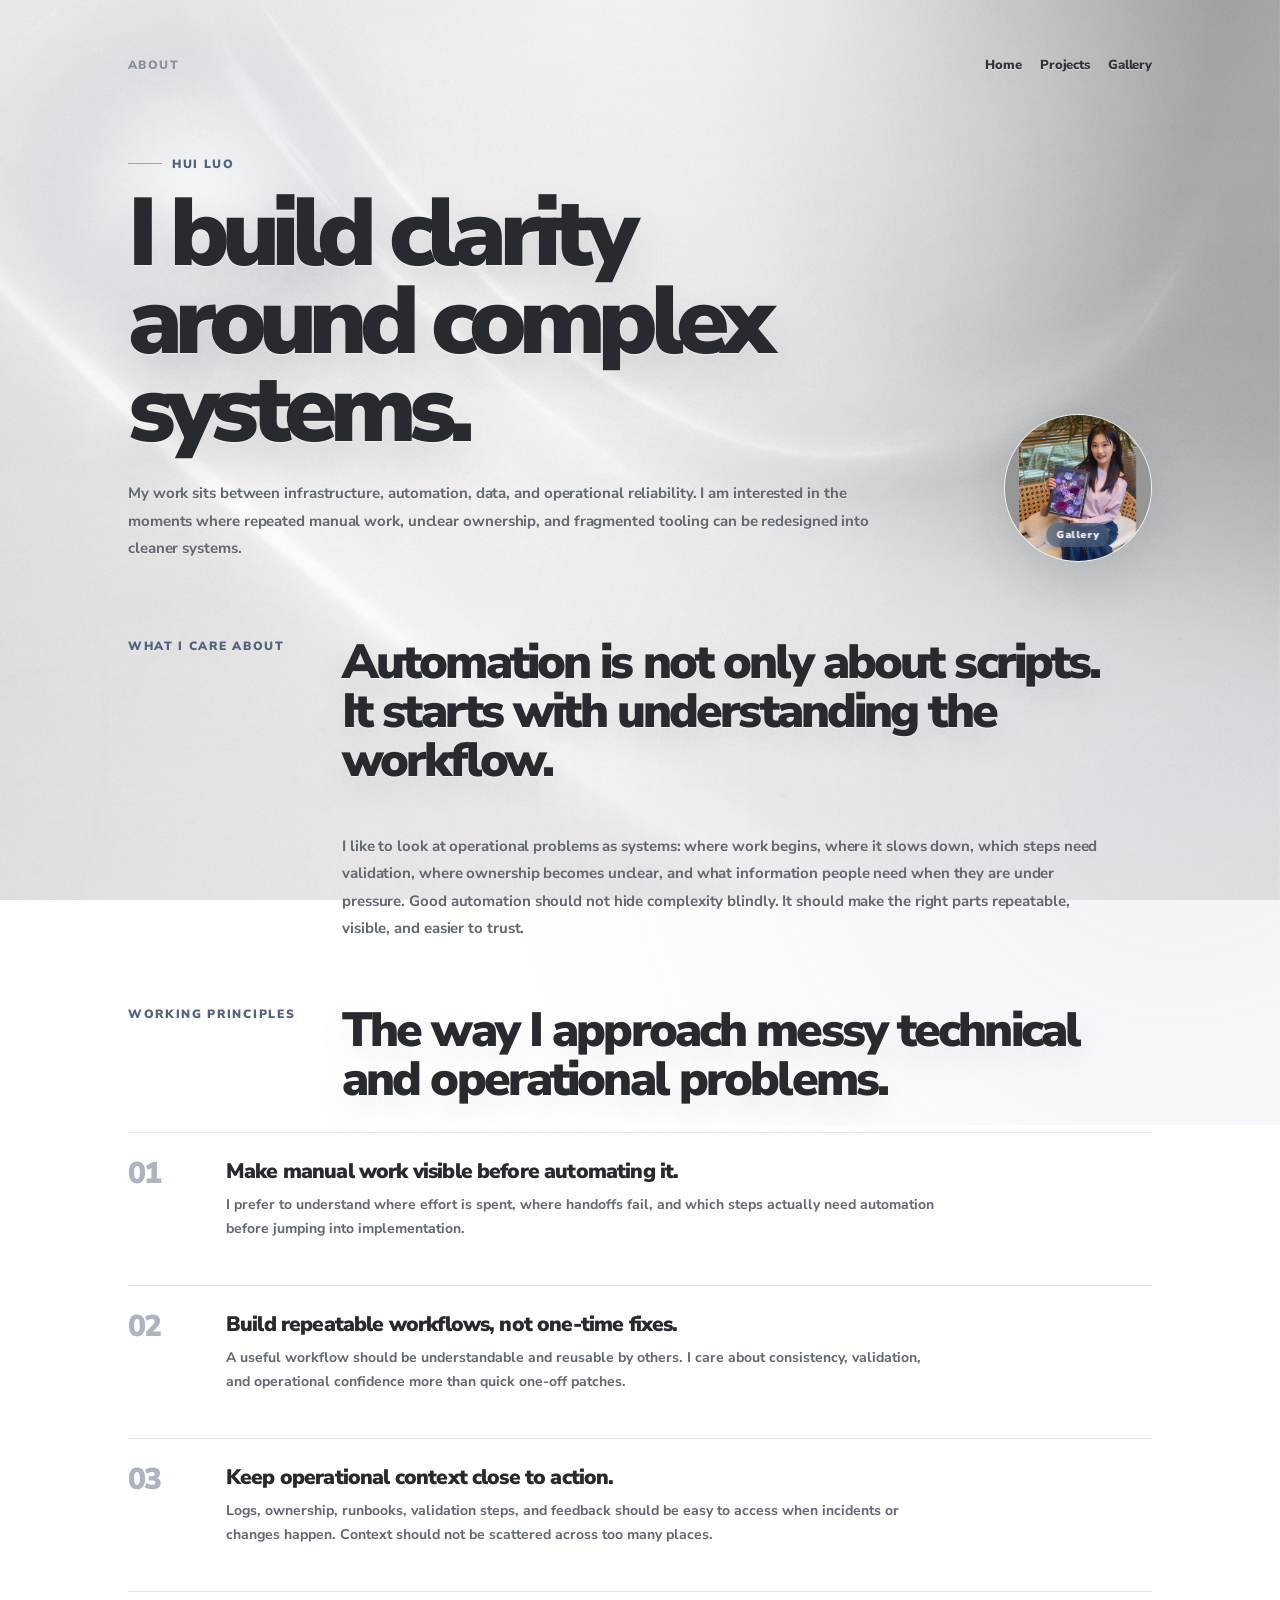
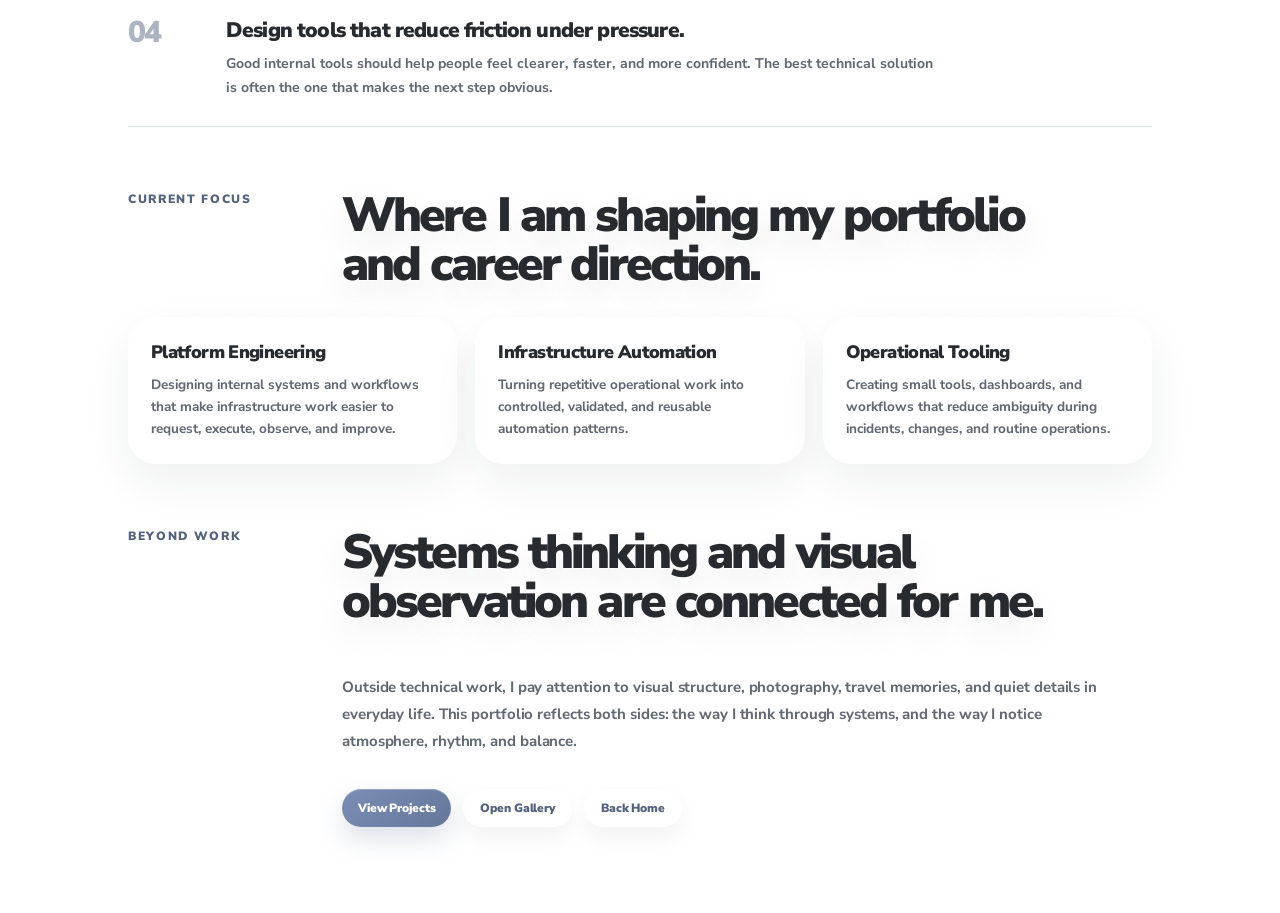
==== commit ce8edef9: "na" ====
--- a/aboutme.html
+++ b/aboutme.html
@@ -2,21 +2,22 @@
 <html lang="en">
 <head>
 	<meta charset="UTF-8">
-	<title>About Me</title>
+	<title>About Me | Hui Luo</title>
 	<meta name="viewport" content="width=device-width, initial-scale=1.0">
 
-    <link href="https://fonts.googleapis.com/css2?family=Nunito+Sans:wght@400;500;600;700;800;900&display=swap" rel="stylesheet">
-    
+	<link href="https://fonts.googleapis.com/css2?family=Nunito+Sans:wght@400;500;600;700;800;900&display=swap" rel="stylesheet">
+
 	<style>
 		:root {
-			--text: #26282c;
-			--subtext: #59616d;
-			--muted: #7b818b;
+			--text: #272a2f;
+			--subtext: #626973;
+			--muted: #8a9099;
 			--primary: #6f7f9f;
-			--accent: #7c8db5;
-			--tag-bg: rgba(255, 255, 255, 0.28);
-			--tag-border: rgba(255, 255, 255, 0.38);
-			--tag-text: #455166;
+			--primary-dark: #53627d;
+			--glass: rgba(255, 255, 255, 0.34);
+			--glass-strong: rgba(255, 255, 255, 0.56);
+			--line: rgba(111, 127, 159, 0.22);
+			--shadow: rgba(34, 38, 45, 0.12);
 		}
 
 		* {
@@ -34,9 +35,6 @@
 			overflow-x: hidden;
 			color: var(--text);
 			font-family: 'Nunito Sans', -apple-system, BlinkMacSystemFont, 'Segoe UI', sans-serif;
-			font-size: 14px;
-			line-height: 1.66;
-
 			background-image: url('assets/css/images/bg_aboutme.jpg');
 			background-size: cover;
 			background-position: center;
@@ -49,12 +47,10 @@
 			inset: -25%;
 			z-index: 0;
 			pointer-events: none;
-
 			background:
-				radial-gradient(circle at 50% 8%, rgba(255, 255, 255, 0.58), transparent 24%),
-				radial-gradient(circle at 18% 28%, rgba(255, 255, 255, 0.22), transparent 30%),
-				radial-gradient(circle at 78% 74%, rgba(124, 141, 181, 0.18), transparent 38%);
-
+				radial-gradient(circle at 50% 8%, rgba(255, 255, 255, 0.48), transparent 24%),
+				radial-gradient(circle at 18% 28%, rgba(255, 255, 255, 0.16), transparent 30%),
+				radial-gradient(circle at 78% 74%, rgba(124, 141, 181, 0.12), transparent 38%);
 			animation: backgroundFloat 24s ease-in-out infinite;
 		}
 
@@ -64,13 +60,12 @@
 			inset: 0;
 			z-index: 0;
 			pointer-events: none;
-
 			background:
 				linear-gradient(
 					180deg,
-					rgba(255, 255, 255, 0.12) 0%,
-					rgba(255, 255, 255, 0.04) 42%,
-					rgba(255, 255, 255, 0.16) 100%
+					rgba(255, 255, 255, 0.08) 0%,
+					rgba(255, 255, 255, 0.02) 48%,
+					rgba(255, 255, 255, 0.12) 100%
 				);
 		}
 
@@ -80,7 +75,7 @@
 			}
 
 			50% {
-				transform: translate3d(-2.4%, -1.8%, 0) scale(1.04);
+				transform: translate3d(-2.3%, -1.6%, 0) scale(1.04);
 			}
 
 			100% {
@@ -95,15 +90,13 @@
 			border-radius: 50%;
 			pointer-events: none;
 			z-index: 1;
-
 			background:
 				radial-gradient(
 					circle,
-					rgba(255, 255, 255, 0.38),
-					rgba(255, 255, 255, 0.12) 36%,
+					rgba(255, 255, 255, 0.34),
+					rgba(255, 255, 255, 0.10) 36%,
 					transparent 68%
 				);
-
 			transform: translate(-50%, -50%);
 			mix-blend-mode: soft-light;
 			transition: opacity 0.25s ease;
@@ -112,376 +105,398 @@
 		.page {
 			position: relative;
 			z-index: 2;
-			max-width: 1040px;
+			max-width: 1080px;
 			margin: 0 auto;
-			padding: 58px 34px 92px;
+			padding: 56px 28px 86px;
+		}
+
+		.nav {
+			display: flex;
+			justify-content: space-between;
+			align-items: center;
+			margin-bottom: 74px;
+		}
+
+		.nav-title {
+			color: var(--muted);
+			font-size: 12px;
+			font-weight: 900;
+			letter-spacing: 0.12em;
+			text-transform: uppercase;
+			text-shadow:
+				0 1px 0 rgba(255, 255, 255, 0.42),
+				0 10px 22px rgba(34, 38, 45, 0.10);
+		}
+
+		.nav-links {
+			display: flex;
+			align-items: center;
+			gap: 18px;
+		}
+
+		.nav-link {
+			color: #30343a;
+			text-decoration: none;
+			font-size: 13px;
+			font-weight: 850;
+			letter-spacing: -0.01em;
+			text-shadow:
+				0 1px 0 rgba(255, 255, 255, 0.46),
+				0 12px 28px rgba(34, 38, 45, 0.10);
+			transition:
+				color 0.25s ease,
+				transform 0.25s ease;
+		}
+
+		.nav-link:hover {
+			color: var(--primary);
+			transform: translateY(-2px);
 		}
 
 		.hero {
 			position: relative;
-			text-align: center;
-			padding: 8px 0 50px;
+			display: grid;
+			grid-template-columns: minmax(0, 1fr) 180px;
+			gap: 52px;
+			align-items: end;
+			margin-bottom: 76px;
 		}
 
 		.hero::before {
 			content: "";
 			position: absolute;
-			width: 360px;
-			height: 360px;
-			top: -120px;
-			left: 50%;
+			width: 430px;
+			height: 430px;
+			top: -170px;
+			left: -150px;
 			z-index: -1;
-
 			background:
 				radial-gradient(
 					circle,
-					rgba(255, 255, 255, 0.86),
-					rgba(124, 141, 181, 0.18) 42%,
-					transparent 72%
+					rgba(255, 255, 255, 0.62),
+					rgba(124, 141, 181, 0.12) 44%,
+					transparent 74%
 				);
-
-			filter: blur(12px);
+			filter: blur(14px);
+		}
+
+		.eyebrow {
+			display: inline-flex;
+			align-items: center;
+			gap: 10px;
+			margin-bottom: 18px;
+			color: var(--primary-dark);
+			font-size: 12px;
+			font-weight: 900;
+			letter-spacing: 0.14em;
+			text-transform: uppercase;
+		}
+
+		.eyebrow::before {
+			content: "";
+			width: 34px;
+			height: 1px;
+			background: var(--primary);
+			opacity: 0.65;
+		}
+
+		.hero h1 {
+			max-width: 780px;
+			font-size: clamp(48px, 8vw, 96px);
+			line-height: 0.92;
+			font-weight: 900;
+			letter-spacing: -0.08em;
+			text-shadow:
+				0 1px 0 rgba(255, 255, 255, 0.54),
+				0 18px 48px rgba(40, 43, 48, 0.14);
+		}
+
+		.hero-copy {
+			max-width: 760px;
+			margin-top: 26px;
+			color: var(--subtext);
+			font-size: 15px;
+			font-weight: 720;
+			line-height: 1.82;
+			letter-spacing: -0.006em;
+			text-shadow:
+				0 1px 0 rgba(255, 255, 255, 0.36),
+				0 10px 24px rgba(34, 38, 45, 0.08);
+		}
+
+		.avatar-link {
+			position: relative;
+			display: block;
+			width: 148px;
+			height: 148px;
+			margin-left: auto;
+			border-radius: 50%;
+			text-decoration: none;
+			overflow: hidden;
+			border: 1px solid rgba(255, 255, 255, 0.68);
+			background: rgba(255, 255, 255, 0.22);
+			backdrop-filter: blur(12px);
+			-webkit-backdrop-filter: blur(12px);
+			box-shadow:
+				0 20px 48px rgba(34, 38, 45, 0.12),
+				inset 0 1px 0 rgba(255, 255, 255, 0.52);
+			transition:
+				transform 0.3s ease,
+				box-shadow 0.3s ease;
+		}
+
+		.avatar-link:hover {
+			transform: translateY(-6px) scale(1.02);
+			box-shadow:
+				0 28px 64px rgba(34, 38, 45, 0.16),
+				inset 0 1px 0 rgba(255, 255, 255, 0.58);
+		}
+
+		.avatar-link img {
+			width: 100%;
+			height: 100%;
+			display: block;
+			object-fit: cover;
+		}
+
+		.avatar-link::after {
+			content: "Gallery";
+			position: absolute;
+			left: 50%;
+			bottom: 14px;
 			transform: translateX(-50%);
-		}
-
-		.avatar-link {
-			display: inline-block;
-			border-radius: 50%;
-			transition:
-				transform 0.28s ease,
-				filter 0.28s ease;
-		}
-
-		.avatar-link:hover {
-			transform: translateY(-4px) scale(1.04);
-			filter: brightness(1.04);
-		}
-
-		.avatar {
-			width: 82px;
-			height: 82px;
-			margin-bottom: 18px;
-			border-radius: 50%;
-			object-fit: cover;
-
-			border: 2px solid rgba(255, 255, 255, 0.74);
-			box-shadow:
-				0 16px 36px rgba(34, 38, 45, 0.16),
-				0 0 0 6px rgba(255, 255, 255, 0.16);
-		}
-
-		.hero h1 {
-			font-family: 'Nunito Sans', -apple-system, BlinkMacSystemFont, 'Segoe UI', sans-serif;
-			font-size: clamp(34px, 4.4vw, 48px);
-			line-height: 0.98;
-			font-weight: 700;
-			letter-spacing: -0.065em;
-
+			padding: 5px 10px;
+			border-radius: 999px;
+			color: #ffffff;
+			background: rgba(83, 98, 125, 0.58);
+			font-size: 10px;
+			font-weight: 900;
+			letter-spacing: 0.06em;
+			backdrop-filter: blur(10px);
+			-webkit-backdrop-filter: blur(10px);
+		}
+
+		.section {
+			margin-top: 64px;
+		}
+
+		.section-header {
+			display: grid;
+			grid-template-columns: 180px minmax(0, 1fr);
+			gap: 34px;
+			align-items: start;
+			margin-bottom: 28px;
+		}
+
+		.section-label {
+			color: var(--primary-dark);
+			font-size: 12px;
+			font-weight: 900;
+			letter-spacing: 0.14em;
+			text-transform: uppercase;
+		}
+
+		.section-title {
+			max-width: 760px;
+			font-size: clamp(28px, 4vw, 48px);
+			line-height: 1.02;
+			font-weight: 900;
+			letter-spacing: -0.06em;
 			text-shadow:
-				0 1px 0 rgba(255, 255, 255, 0.55),
-				0 18px 42px rgba(40, 43, 48, 0.2);
-		}
-
-		.hero p {
-			margin-top: 12px;
+				0 1px 0 rgba(255, 255, 255, 0.48),
+				0 14px 34px rgba(34, 38, 45, 0.10);
+		}
+
+		.text-block {
+			display: grid;
+			grid-template-columns: 180px minmax(0, 1fr);
+			gap: 34px;
+			padding: 20px 0 0;
+		}
+
+		.text-block p {
+			max-width: 760px;
 			color: var(--subtext);
-			font-size: 13.5px;
-			font-weight: 700;
-			letter-spacing: 0.015em;
-		}
-
-		section {
-			margin-bottom: 54px;
-		}
-
-		.section-title {
-			margin-bottom: 18px;
-			font-family: 'Nunito Sans', -apple-system, BlinkMacSystemFont, 'Segoe UI', sans-serif;
-			font-size: 27px;
-			line-height: 1.05;
-			font-weight: 650;
-			letter-spacing: -0.055em;
-
-			text-shadow:
-				0 1px 0 rgba(255, 255, 255, 0.55),
-				0 14px 32px rgba(40, 43, 48, 0.13);
-		}
-
-		.mirror-text {
+			font-size: 15px;
+			font-weight: 720;
+			line-height: 1.82;
+			letter-spacing: -0.006em;
+		}
+
+		.principles {
+			display: grid;
+			gap: 18px;
+		}
+
+		.principle {
 			position: relative;
-			max-width: 960px;
-			color: #2f3339;
-			font-size: 14.5px;
-			font-weight: 600;
-			line-height: 1.72;
-			letter-spacing: -0.006em;
-
-			text-shadow:
-				0 1px 0 rgba(255, 255, 255, 0.46),
-				0 14px 32px rgba(34, 38, 45, 0.16);
-
-			transition:
-				transform 0.35s ease,
-				text-shadow 0.35s ease,
-				color 0.35s ease;
-		}
-
-		.mirror-text::before {
+			display: grid;
+			grid-template-columns: 72px minmax(0, 1fr);
+			gap: 26px;
+			padding: 26px 0;
+			border-top: 1px solid var(--line);
+		}
+
+		.principle:last-child {
+			border-bottom: 1px solid var(--line);
+		}
+
+		.principle::before {
 			content: "";
 			position: absolute;
-			inset: -16px -20px;
+			inset: 8px -18px;
 			z-index: -1;
-			border-radius: 22px;
-
-			background:
-				linear-gradient(
-					135deg,
-					rgba(255, 255, 255, 0.22),
-					rgba(255, 255, 255, 0.06) 42%,
-					rgba(255, 255, 255, 0.18)
-				);
-
-			backdrop-filter: blur(4px);
-			-webkit-backdrop-filter: blur(4px);
-			opacity: 0.54;
-			box-shadow:
-				inset 0 1px 0 rgba(255, 255, 255, 0.38),
-				0 18px 42px rgba(40, 43, 48, 0.06);
-		}
-
-		.mirror-text::after {
-			content: "";
-			position: absolute;
-			top: -10px;
-			left: -18px;
-			width: 44%;
-			height: 1px;
-			z-index: -1;
-
-			background:
-				linear-gradient(
-					90deg,
-					transparent,
-					rgba(255, 255, 255, 0.72),
-					transparent
-				);
-
-			opacity: 0.66;
-		}
-
-		.mirror-text:hover {
-			color: #24272c;
-			transform: translateY(-3px);
-			text-shadow:
-				0 1px 0 rgba(255, 255, 255, 0.6),
-				0 22px 46px rgba(34, 38, 45, 0.22);
-		}
-
-		.experience-list {
-			display: grid;
-			gap: 48px;
-		}
-
-		.experience-item {
-			display: grid;
-			grid-template-columns: 170px minmax(0, 1fr);
-			gap: 42px;
-			align-items: start;
-		}
-
-		.exp-date {
-			padding-top: 4px;
-			color: var(--muted);
-			font-size: 11.5px;
-			font-weight: 800;
-			letter-spacing: 0.075em;
-			text-transform: uppercase;
-
-			text-shadow:
-				0 1px 0 rgba(255, 255, 255, 0.48),
-				0 10px 22px rgba(34, 38, 45, 0.12);
-		}
-
-		.exp-content {
-			position: relative;
-			transition: transform 0.35s ease;
-		}
-
-		.exp-content::before {
-			content: "";
-			position: absolute;
-			inset: -18px -22px;
-			z-index: -1;
-			border-radius: 24px;
-
-			background:
-				linear-gradient(
-					135deg,
-					rgba(255, 255, 255, 0.20),
-					rgba(255, 255, 255, 0.04) 55%,
-					rgba(255, 255, 255, 0.16)
-				);
-
-			backdrop-filter: blur(3px);
-			-webkit-backdrop-filter: blur(3px);
-			opacity: 0;
-			box-shadow:
-				inset 0 1px 0 rgba(255, 255, 255, 0.36),
-				0 20px 45px rgba(34, 38, 45, 0.06);
-
-			transition: opacity 0.35s ease;
-		}
-
-		.exp-content:hover {
-			transform: translateY(-4px);
-		}
-
-		.exp-content:hover::before {
-			opacity: 1;
-		}
-
-		.exp-role {
-			font-family: 'Nunito Sans', -apple-system, BlinkMacSystemFont, 'Segoe UI', sans-serif;
-			font-size: 19px;
-			line-height: 1.18;
-			font-weight: 650;
-			letter-spacing: -0.04em;
-
-			text-shadow:
-				0 1px 0 rgba(255, 255, 255, 0.5),
-				0 14px 34px rgba(34, 38, 45, 0.15);
-		}
-
-		.exp-company {
-			color: var(--primary);
-			font-family: 'Nunito Sans', -apple-system, BlinkMacSystemFont, 'Segoe UI', sans-serif;
-			font-size: 15px;
-			font-weight: 800;
-			letter-spacing: -0.018em;
-		}
-
-		.exp-desc {
-			margin-top: 11px;
-			max-width: 800px;
-			color: var(--subtext);
-			font-size: 13.7px;
-			line-height: 1.68;
-			font-weight: 650;
-			letter-spacing: -0.006em;
-
-			text-shadow:
-				0 1px 0 rgba(255, 255, 255, 0.42),
-				0 12px 30px rgba(34, 38, 45, 0.12);
-		}
-
-		.tags {
-			display: flex;
-			flex-wrap: wrap;
-			gap: 9px;
-			margin-top: 16px;
-		}
-
-		.tag {
-			position: relative;
-			padding: 6px 12px;
-			border-radius: 999px;
-			overflow: hidden;
-
-			color: var(--tag-text);
+			border-radius: 26px;
 			background:
 				linear-gradient(
 					135deg,
 					rgba(255, 255, 255, 0.38),
-					rgba(255, 255, 255, 0.16)
+					rgba(255, 255, 255, 0.10)
 				);
-
-			border: 1px solid var(--tag-border);
-			backdrop-filter: blur(8px);
-			-webkit-backdrop-filter: blur(8px);
-
-			font-size: 11.5px;
-			font-weight: 800;
+			border: 1px solid rgba(255, 255, 255, 0.32);
+			backdrop-filter: blur(14px);
+			-webkit-backdrop-filter: blur(14px);
+			box-shadow:
+				0 18px 44px rgba(34, 38, 45, 0.07),
+				inset 0 1px 0 rgba(255, 255, 255, 0.36);
+			opacity: 0;
+			transform: scale(0.986);
+			transition:
+				opacity 0.28s ease,
+				transform 0.28s ease;
+		}
+
+		.principle:hover::before {
+			opacity: 1;
+			transform: scale(1);
+		}
+
+		.principle-number {
+			color: rgba(83, 98, 125, 0.48);
+			font-size: 30px;
 			line-height: 1;
-			letter-spacing: -0.012em;
-
+			font-weight: 900;
+			letter-spacing: -0.06em;
+		}
+
+		.principle h3 {
+			margin-bottom: 9px;
+			font-size: 21px;
+			line-height: 1.18;
+			font-weight: 900;
+			letter-spacing: -0.04em;
+		}
+
+		.principle p {
+			max-width: 720px;
+			color: var(--subtext);
+			font-size: 14px;
+			font-weight: 720;
+			line-height: 1.72;
+		}
+
+		.focus-grid {
+			display: grid;
+			grid-template-columns: repeat(3, minmax(0, 1fr));
+			gap: 18px;
+		}
+
+		.focus-item {
+			position: relative;
+			padding: 22px;
+			border-radius: 28px;
+			background:
+				linear-gradient(
+					135deg,
+					rgba(255, 255, 255, 0.38),
+					rgba(255, 255, 255, 0.12)
+				);
+			border: 1px solid rgba(255, 255, 255, 0.38);
+			backdrop-filter: blur(14px);
+			-webkit-backdrop-filter: blur(14px);
 			box-shadow:
-				inset 0 1px 0 rgba(255, 255, 255, 0.52),
-				0 10px 22px rgba(34, 38, 45, 0.07);
-
+				0 18px 44px rgba(34, 38, 45, 0.07),
+				inset 0 1px 0 rgba(255, 255, 255, 0.38);
+			transition:
+				transform 0.28s ease,
+				box-shadow 0.28s ease;
+		}
+
+		.focus-item:hover {
+			transform: translateY(-6px);
+			box-shadow:
+				0 26px 58px rgba(34, 38, 45, 0.11),
+				inset 0 1px 0 rgba(255, 255, 255, 0.44);
+		}
+
+		.focus-item h3 {
+			margin-bottom: 10px;
+			font-size: 18px;
+			font-weight: 900;
+			letter-spacing: -0.035em;
+		}
+
+		.focus-item p {
+			color: var(--subtext);
+			font-size: 13.5px;
+			font-weight: 720;
+			line-height: 1.65;
+		}
+
+		.cta-row {
+			display: flex;
+			flex-wrap: wrap;
+			gap: 12px;
+			margin-top: 34px;
+		}
+
+		.cta {
+			display: inline-flex;
+			align-items: center;
+			justify-content: center;
+			text-decoration: none;
+			padding: 10px 16px;
+			border-radius: 999px;
+			font-size: 12px;
+			font-weight: 900;
+			letter-spacing: -0.01em;
 			transition:
 				transform 0.25s ease,
 				box-shadow 0.25s ease,
-				background 0.25s ease;
-		}
-
-		.tag::after {
-			content: "";
-			position: absolute;
-			inset: 0;
-			background:
-				linear-gradient(
-					120deg,
-					transparent 0%,
-					rgba(255, 255, 255, 0.45) 42%,
-					transparent 72%
-				);
-
-			opacity: 0;
-			transform: translateX(-70%);
-			transition:
-				opacity 0.25s ease,
-				transform 0.45s ease;
-		}
-
-		.tag:hover {
+				background 0.25s ease,
+				filter 0.25s ease;
+		}
+
+		.cta-primary {
+			color: #ffffff;
+			background: linear-gradient(135deg, #7c8db5, #66779b);
+			box-shadow:
+				0 12px 26px rgba(102, 119, 155, 0.22),
+				inset 0 1px 0 rgba(255, 255, 255, 0.24);
+		}
+
+		.cta-secondary {
+			color: #53627d;
+			background: rgba(255, 255, 255, 0.48);
+			border: 1px solid rgba(255, 255, 255, 0.58);
+			backdrop-filter: blur(10px);
+			-webkit-backdrop-filter: blur(10px);
+			box-shadow:
+				0 10px 22px rgba(34, 38, 45, 0.06),
+				inset 0 1px 0 rgba(255, 255, 255, 0.48);
+		}
+
+		.cta:hover {
 			transform: translateY(-2px);
-			box-shadow:
-				inset 0 1px 0 rgba(255, 255, 255, 0.66),
-				0 14px 28px rgba(34, 38, 45, 0.10);
-		}
-
-		.tag:hover::after {
-			opacity: 1;
-			transform: translateX(70%);
-		}
-
-		.resume-link {
-			display: inline-flex;
-			align-items: center;
-			gap: 7px;
-			margin-top: 12px;
-
-			color: #2f343b;
-			text-decoration: none;
-			font-family: 'Nunito Sans', -apple-system, BlinkMacSystemFont, 'Segoe UI', sans-serif;
-			font-size: 18px;
-			font-weight: 650;
-			letter-spacing: -0.035em;
-
-			text-shadow:
-				0 1px 0 rgba(255, 255, 255, 0.5),
-				0 12px 28px rgba(34, 38, 45, 0.14);
-
-			transition:
-				color 0.25s ease,
-				transform 0.25s ease,
-				text-shadow 0.25s ease;
-		}
-
-		.resume-link:hover {
-			color: var(--primary);
-			transform: translateX(4px);
-			text-shadow:
-				0 1px 0 rgba(255, 255, 255, 0.65),
-				0 18px 38px rgba(34, 38, 45, 0.2);
+			filter: brightness(1.03);
 		}
 
 		.fade {
 			opacity: 0;
 			transform: translateY(22px);
 			transition:
-				opacity 0.8s ease,
-				transform 0.8s ease;
+				opacity 0.85s ease,
+				transform 0.85s ease;
 		}
 
 		.fade.show {
@@ -489,43 +504,76 @@
 			transform: translateY(0);
 		}
 
-		@media (max-width: 760px) {
+		@media (max-width: 820px) {
 			body {
 				background-attachment: scroll;
 			}
 
 			.page {
-				padding: 48px 22px 76px;
+				padding: 44px 20px 76px;
+			}
+
+			.nav {
+				margin-bottom: 58px;
 			}
 
 			.hero {
-				padding-bottom: 44px;
-			}
-
-			section {
-				margin-bottom: 46px;
-			}
-
-			.experience-item {
 				grid-template-columns: 1fr;
-				gap: 10px;
-			}
-
-			.exp-date {
-				font-size: 11px;
-			}
-
-			.exp-role {
-				font-size: 18px;
-			}
-
-			.exp-desc {
-				font-size: 13.4px;
-			}
-
-			.mirror-text::before,
-			.exp-content::before {
-				inset: -14px -14px;
+				gap: 28px;
+				margin-bottom: 60px;
+			}
+
+			.avatar-link {
+				margin-left: 0;
+			}
+
+			.section-header,
+			.text-block {
+				grid-template-columns: 1fr;
+				gap: 16px;
+			}
+
+			.focus-grid {
+				grid-template-columns: 1fr;
+			}
+		}
+
+		@media (max-width: 560px) {
+			.page {
+				padding: 38px 16px 68px;
+			}
+
+			.nav {
+				align-items: flex-start;
+				flex-direction: column;
+				gap: 14px;
+				margin-bottom: 52px;
+			}
+
+			.nav-links {
+				gap: 14px;
+			}
+
+			.hero h1 {
+				font-size: clamp(42px, 15vw, 64px);
+			}
+
+			.hero-copy,
+			.text-block p {
+				font-size: 13.8px;
+			}
+
+			.principle {
+				grid-template-columns: 1fr;
+				gap: 12px;
+			}
+
+			.principle::before {
+				inset: 8px -10px;
+			}
+
+			.principle-number {
+				font-size: 24px;
 			}
 		}
 
@@ -539,11 +587,11 @@
 			}
 
 			.fade,
-			.exp-content,
-			.mirror-text,
-			.tag,
-			.tag::after,
-			.resume-link {
+			.nav-link,
+			.principle::before,
+			.focus-item,
+			.cta,
+			.avatar-link {
 				transition: none;
 			}
 		}
@@ -556,136 +604,159 @@
 
 	<main class="page">
 
+		<nav class="nav fade">
+			<div class="nav-title">About</div>
+
+			<div class="nav-links">
+				<a class="nav-link" href="index.html">Home</a>
+				<a class="nav-link" href="projects.html">Projects</a>
+				<a class="nav-link" href="gallery.html">Gallery</a>
+			</div>
+		</nav>
+
 		<header class="hero fade">
-			<a class="avatar-link" href="gallery.html" aria-label="View Hui Luo's life gallery">
-				<img src="assets/css/images/hero.jpg" class="avatar" alt="Hui Luo profile photo">
+			<div>
+				<div class="eyebrow">Hui Luo</div>
+				<h1>I build clarity around complex systems.</h1>
+
+				<p class="hero-copy">
+					My work sits between infrastructure, automation, data, and operational reliability.
+					I am interested in the moments where repeated manual work, unclear ownership, and
+					fragmented tooling can be redesigned into cleaner systems.
+				</p>
+			</div>
+
+			<a class="avatar-link" href="gallery.html" aria-label="Open life gallery">
+				<img src="assets/css/images/hero.jpg" alt="Hui Luo profile photo">
 			</a>
-			<h1>Hui Luo</h1>
-			<p>Platform Engineering · Infrastructure Automation · DevOps</p>
 		</header>
 
-		<section class="fade" id="about">
-			<p class="mirror-text">
-				Platform Engineering professional with hands-on experience in middleware, mainframe, and enterprise infrastructure automation. Currently expanding expertise in Linux, cloud, Kubernetes, and modern DevOps practices, with a focus on building reliable automation products and self-service capabilities that reduce manual effort, improve platform resilience, and create measurable business value.
-			</p>
+		<section class="section fade">
+			<div class="section-header">
+				<div class="section-label">What I care about</div>
+				<h2 class="section-title">Automation is not only about scripts. It starts with understanding the workflow.</h2>
+			</div>
+
+			<div class="text-block">
+				<div></div>
+				<p>
+					I like to look at operational problems as systems: where work begins, where it slows down,
+					which steps need validation, where ownership becomes unclear, and what information people
+					need when they are under pressure. Good automation should not hide complexity blindly. It
+					should make the right parts repeatable, visible, and easier to trust.
+				</p>
+			</div>
 		</section>
 
-		<section class="fade" id="experience">
-			<h2 class="section-title">Experience</h2>
-
-			<div class="experience-list">
-
-				<article class="experience-item">
-					<div class="exp-date">Feb 2024 — Present</div>
-					<div class="exp-content">
-						<h3 class="exp-role">
-							Infrastructure Automation · <span class="exp-company">HSBC</span>
-						</h3>
-						<p class="exp-desc">
-							Own automation and reliability improvement for enterprise middleware products, delivering self-service provisioning, diagnostic log collection, vulnerability remediation, and server lifecycle workflows that reduce manual operations, shorten CVE exposure, and improve platform resilience.
+		<section class="section fade">
+			<div class="section-header">
+				<div class="section-label">Working principles</div>
+				<h2 class="section-title">The way I approach messy technical and operational problems.</h2>
+			</div>
+
+			<div class="principles">
+
+				<article class="principle">
+					<div class="principle-number">01</div>
+					<div>
+						<h3>Make manual work visible before automating it.</h3>
+						<p>
+							I prefer to understand where effort is spent, where handoffs fail, and which steps
+							actually need automation before jumping into implementation.
 						</p>
-						<div class="tags">
-							<span class="tag">Ansible</span>
-							<span class="tag">Python</span>
-							<span class="tag">Shell/Bash</span>
-							<span class="tag">Jenkins</span>
-							<span class="tag">Docker</span>
-							<span class="tag">Vault</span>
-							<span class="tag">Splunk</span>
-							<span class="tag">REST APIs</span>
-						</div>
 					</div>
 				</article>
 
-				<article class="experience-item">
-					<div class="exp-date">Aug 2021 — Feb 2024</div>
-					<div class="exp-content">
-						<h3 class="exp-role">
-							System Automation Specialist · <span class="exp-company">HSBC</span>
-						</h3>
-						<p class="exp-desc">
-							Managed and enhanced enterprise automation platforms for IBM i and IBM Z, building mainframe automation workflows for IPL, disaster recovery, event handling, batch procedures, monitoring, and operational reliability improvements across global environments.
+				<article class="principle">
+					<div class="principle-number">02</div>
+					<div>
+						<h3>Build repeatable workflows, not one-time fixes.</h3>
+						<p>
+							A useful workflow should be understandable and reusable by others. I care about
+							consistency, validation, and operational confidence more than quick one-off patches.
 						</p>
-						<div class="tags">
-							<span class="tag">Automation Point</span>
-							<span class="tag">OPS/MVS</span>
-							<span class="tag">IBM Z</span>
-							<span class="tag">IBM i</span>
-							<span class="tag">CICS</span>
-							<span class="tag">MQ</span>
-							<span class="tag">DB2</span>
-							<span class="tag">JES2</span>
-						</div>
 					</div>
 				</article>
 
-				<article class="experience-item">
-					<div class="exp-date">Aug 2018 — Aug 2021</div>
-					<div class="exp-content">
-						<h3 class="exp-role">
-							Infrastructure Operations · <span class="exp-company">HSBC</span>
-						</h3>
-						<p class="exp-desc">
-							Supported production operations across IBM i and IBM Z platforms, covering workload migration, batch scheduling, monitoring, incident handling, SLA reporting, runbook standardization, and global handover improvements for stable enterprise service delivery.
+				<article class="principle">
+					<div class="principle-number">03</div>
+					<div>
+						<h3>Keep operational context close to action.</h3>
+						<p>
+							Logs, ownership, runbooks, validation steps, and feedback should be easy to access
+							when incidents or changes happen. Context should not be scattered across too many places.
 						</p>
-						<div class="tags">
-							<span class="tag">Control-M</span>
-							<span class="tag">CA7</span>
-							<span class="tag">TWS</span>
-							<span class="tag">BES Console</span>
-							<span class="tag">CA Service Desk</span>
-							<span class="tag">SLA</span>
-							<span class="tag">MTTR</span>
-						</div>
 					</div>
 				</article>
 
-				<article class="experience-item">
-					<div class="exp-date">Mar 2016 — Aug 2018</div>
-					<div class="exp-content">
-						<h3 class="exp-role">
-							System Operations Analyst · <span class="exp-company">IBM</span>
-						</h3>
-						<p class="exp-desc">
-							Monitored production alerts and batch workloads across mainframe and AS400 environments, supporting IPL procedures, job scheduling, JCL validation, first-level troubleshooting, escalation coordination, and production stability.
+				<article class="principle">
+					<div class="principle-number">04</div>
+					<div>
+						<h3>Design tools that reduce friction under pressure.</h3>
+						<p>
+							Good internal tools should help people feel clearer, faster, and more confident.
+							The best technical solution is often the one that makes the next step obvious.
 						</p>
-						<div class="tags">
-							<span class="tag">Mainframe</span>
-							<span class="tag">AS400</span>
-							<span class="tag">Control-M</span>
-							<span class="tag">CA7</span>
-							<span class="tag">TWS</span>
-							<span class="tag">ISPF</span>
-							<span class="tag">JCL</span>
-						</div>
 					</div>
 				</article>
 
-				<article class="experience-item">
-					<div class="exp-date">Jun 2015 — Mar 2016</div>
-					<div class="exp-content">
-						<h3 class="exp-role">
-							Associate Software Engineering · <span class="exp-company">Accenture</span>
-						</h3>
-						<p class="exp-desc">
-							Participated in the full waterfall software development lifecycle for an insurance policy inputting system, covering requirements, technical design, coding, testing, deployment, maintenance, defect resolution, and back-end banking system integration.
-						</p>
-						<div class="tags">
-							<span class="tag">Informix-4GL</span>
-							<span class="tag">SQL</span>
-							<span class="tag">SDLC</span>
-							<span class="tag">System Testing</span>
-							<span class="tag">Deployment</span>
-							<span class="tag">Code Review</span>
-						</div>
+			</div>
+		</section>
+
+		<section class="section fade">
+			<div class="section-header">
+				<div class="section-label">Current focus</div>
+				<h2 class="section-title">Where I am shaping my portfolio and career direction.</h2>
+			</div>
+
+			<div class="focus-grid">
+				<article class="focus-item">
+					<h3>Platform Engineering</h3>
+					<p>
+						Designing internal systems and workflows that make infrastructure work easier to request,
+						execute, observe, and improve.
+					</p>
+				</article>
+
+				<article class="focus-item">
+					<h3>Infrastructure Automation</h3>
+					<p>
+						Turning repetitive operational work into controlled, validated, and reusable automation patterns.
+					</p>
+				</article>
+
+				<article class="focus-item">
+					<h3>Operational Tooling</h3>
+					<p>
+						Creating small tools, dashboards, and workflows that reduce ambiguity during incidents,
+						changes, and routine operations.
+					</p>
+				</article>
+			</div>
+		</section>
+
+		<section class="section fade">
+			<div class="section-header">
+				<div class="section-label">Beyond work</div>
+				<h2 class="section-title">Systems thinking and visual observation are connected for me.</h2>
+			</div>
+
+			<div class="text-block">
+				<div></div>
+				<div>
+					<p>
+						Outside technical work, I pay attention to visual structure, photography, travel memories,
+						and quiet details in everyday life. This portfolio reflects both sides: the way I think
+						through systems, and the way I notice atmosphere, rhythm, and balance.
+					</p>
+
+					<div class="cta-row">
+						<a class="cta cta-primary" href="projects.html">View Projects</a>
+						<a class="cta cta-secondary" href="gallery.html">Open Gallery</a>
+						<a class="cta cta-secondary" href="index.html">Back Home</a>
 					</div>
-				</article>
-
-			</div>
-
-			<a class="resume-link" href="assets/css/files/resume.pdf" target="_blank" rel="noopener noreferrer">
-				View Full Résumé ↗
-			</a>
+				</div>
+			</div>
 		</section>
 
 	</main>
@@ -715,7 +786,7 @@
 				}
 			});
 		}, {
-			threshold: 0.16
+			threshold: 0.12
 		});
 
 		faders.forEach((element) => observer.observe(element));
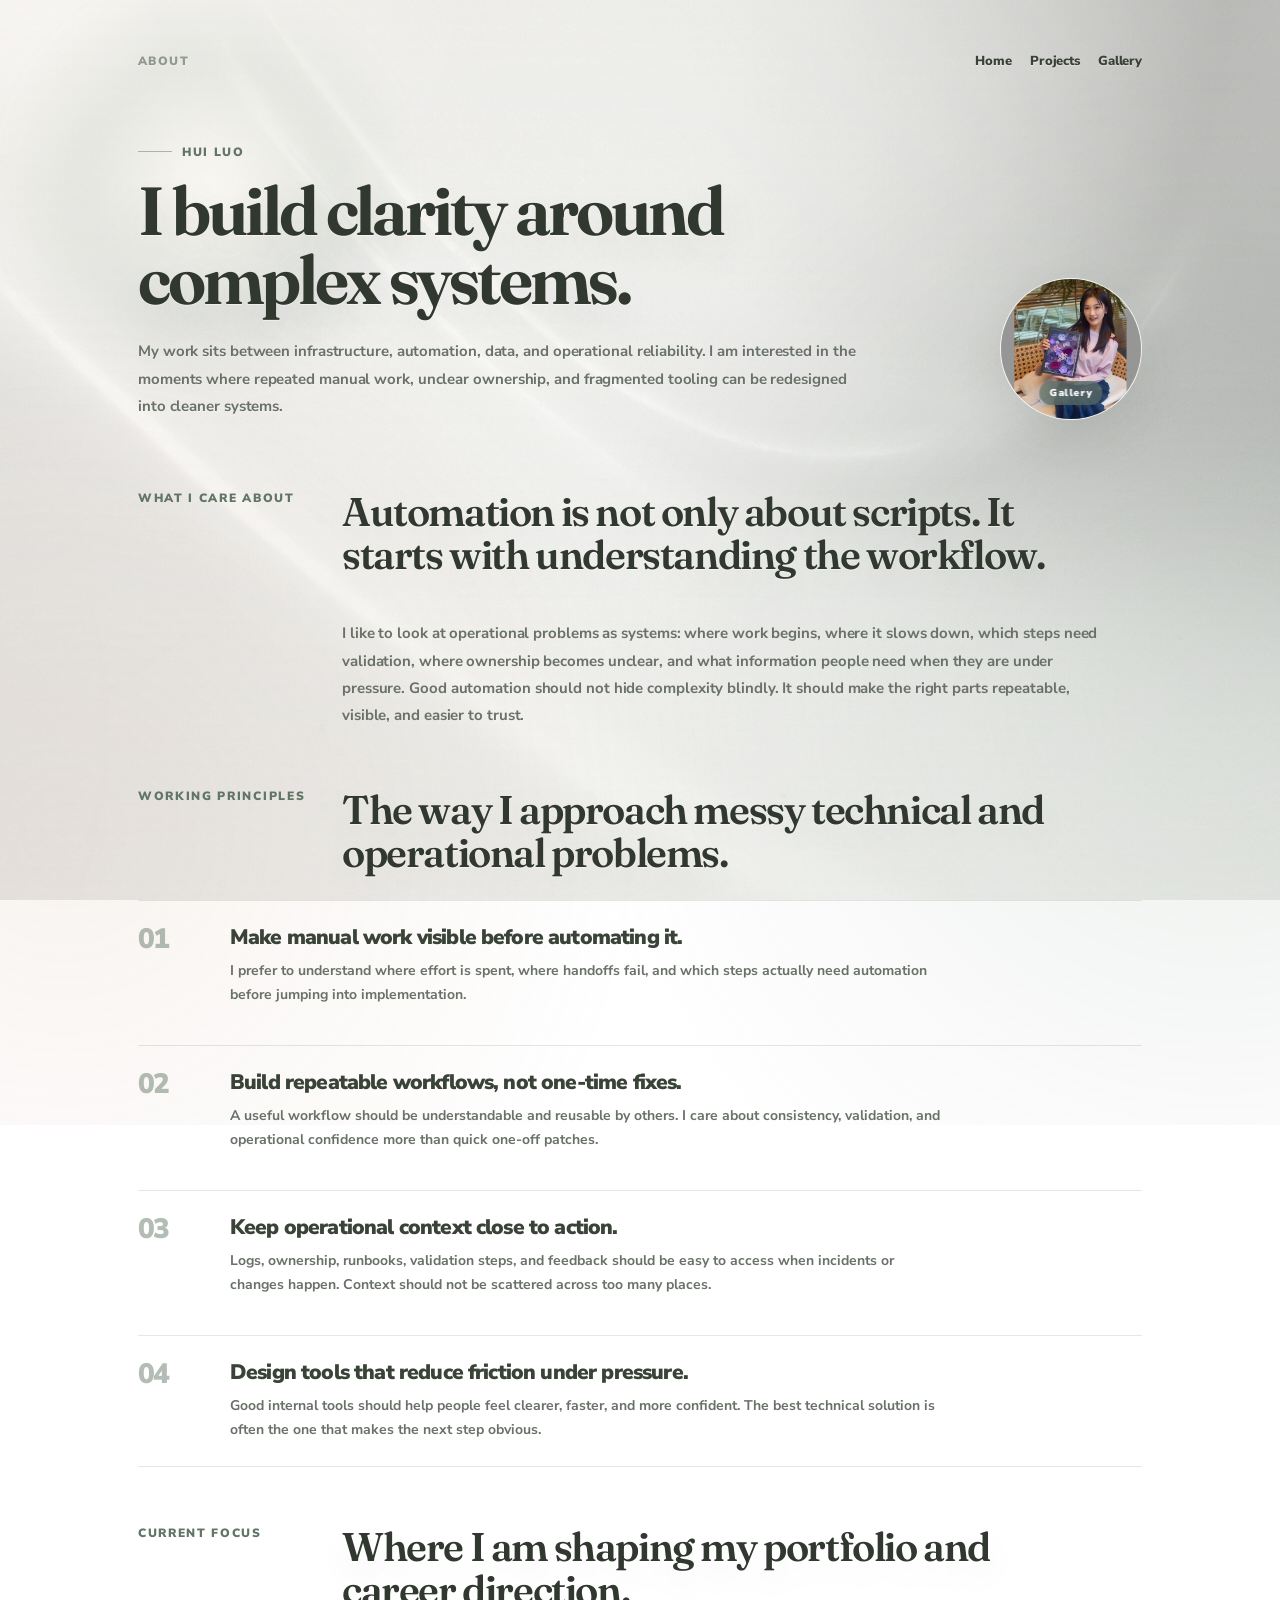
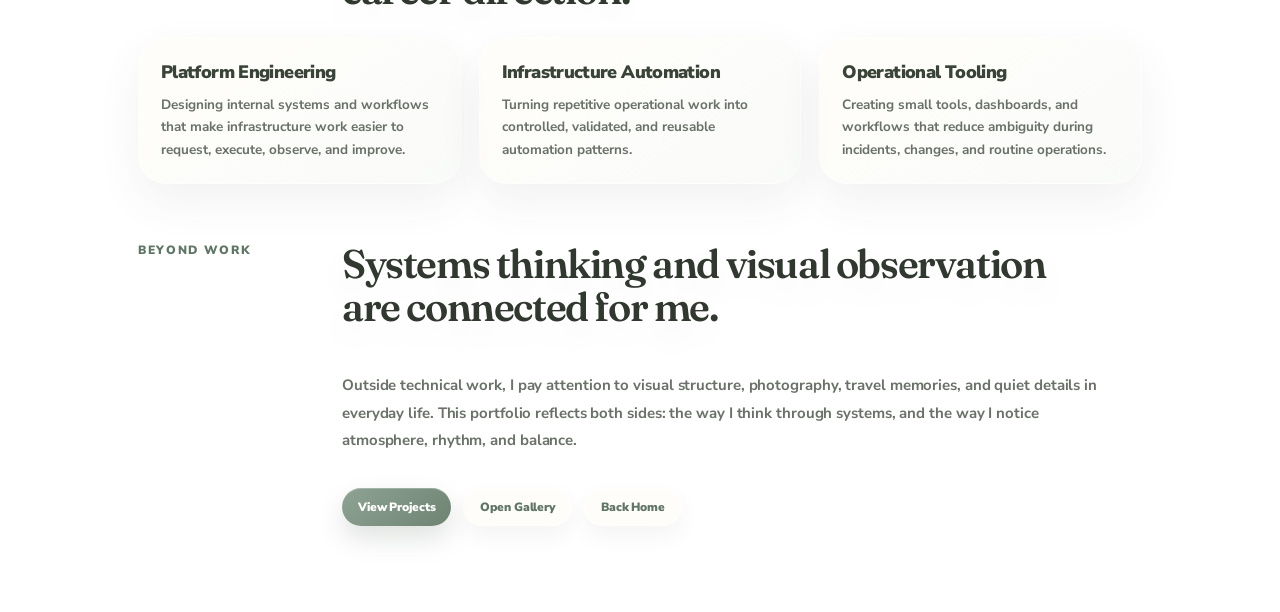
==== commit 3c107cc7: "na" ====
--- a/aboutme.html
+++ b/aboutme.html
@@ -5,19 +5,21 @@
 	<title>About Me | Hui Luo</title>
 	<meta name="viewport" content="width=device-width, initial-scale=1.0">
 
-	<link href="https://fonts.googleapis.com/css2?family=Nunito+Sans:wght@400;500;600;700;800;900&display=swap" rel="stylesheet">
+	<link href="https://fonts.googleapis.com/css2?family=Fraunces:opsz,wght@9..144,500;9..144,650&family=Nunito+Sans:wght@400;500;600;700;800;900&display=swap" rel="stylesheet">
 
 	<style>
 		:root {
-			--text: #272a2f;
-			--subtext: #626973;
-			--muted: #8a9099;
-			--primary: #6f7f9f;
-			--primary-dark: #53627d;
-			--glass: rgba(255, 255, 255, 0.34);
-			--glass-strong: rgba(255, 255, 255, 0.56);
-			--line: rgba(111, 127, 159, 0.22);
-			--shadow: rgba(34, 38, 45, 0.12);
+			--text: #2f342f;
+			--subtext: #697168;
+			--muted: #8f978d;
+			--sage: #8fa394;
+			--sage-dark: #607565;
+			--cream: #f7f3ec;
+			--clay: #c8a38f;
+			--line: rgba(120, 137, 125, 0.20);
+			--glass: rgba(255, 252, 246, 0.34);
+			--glass-strong: rgba(255, 252, 246, 0.58);
+			--shadow: rgba(54, 64, 55, 0.10);
 		}
 
 		* {
@@ -35,7 +37,13 @@
 			overflow-x: hidden;
 			color: var(--text);
 			font-family: 'Nunito Sans', -apple-system, BlinkMacSystemFont, 'Segoe UI', sans-serif;
-			background-image: url('assets/css/images/bg_aboutme.jpg');
+			background-image:
+				linear-gradient(
+					120deg,
+					rgba(247, 243, 236, 0.34),
+					rgba(230, 238, 228, 0.24)
+				),
+				url('assets/css/images/bg_aboutme.jpg');
 			background-size: cover;
 			background-position: center;
 			background-attachment: fixed;
@@ -48,10 +56,10 @@
 			z-index: 0;
 			pointer-events: none;
 			background:
-				radial-gradient(circle at 50% 8%, rgba(255, 255, 255, 0.48), transparent 24%),
-				radial-gradient(circle at 18% 28%, rgba(255, 255, 255, 0.16), transparent 30%),
-				radial-gradient(circle at 78% 74%, rgba(124, 141, 181, 0.12), transparent 38%);
-			animation: backgroundFloat 24s ease-in-out infinite;
+				radial-gradient(circle at 18% 12%, rgba(255, 252, 246, 0.62), transparent 24%),
+				radial-gradient(circle at 80% 68%, rgba(143, 163, 148, 0.16), transparent 36%),
+				radial-gradient(circle at 20% 78%, rgba(200, 163, 143, 0.13), transparent 32%);
+			animation: backgroundFloat 26s ease-in-out infinite;
 		}
 
 		body::after {
@@ -63,9 +71,9 @@
 			background:
 				linear-gradient(
 					180deg,
-					rgba(255, 255, 255, 0.08) 0%,
-					rgba(255, 255, 255, 0.02) 48%,
-					rgba(255, 255, 255, 0.12) 100%
+					rgba(255, 252, 246, 0.12) 0%,
+					rgba(255, 252, 246, 0.02) 48%,
+					rgba(255, 252, 246, 0.16) 100%
 				);
 		}
 
@@ -75,7 +83,7 @@
 			}
 
 			50% {
-				transform: translate3d(-2.3%, -1.6%, 0) scale(1.04);
+				transform: translate3d(-2%, -1.4%, 0) scale(1.035);
 			}
 
 			100% {
@@ -93,9 +101,9 @@
 			background:
 				radial-gradient(
 					circle,
-					rgba(255, 255, 255, 0.34),
-					rgba(255, 255, 255, 0.10) 36%,
-					transparent 68%
+					rgba(255, 252, 246, 0.42),
+					rgba(255, 252, 246, 0.12) 38%,
+					transparent 70%
 				);
 			transform: translate(-50%, -50%);
 			mix-blend-mode: soft-light;
@@ -105,16 +113,16 @@
 		.page {
 			position: relative;
 			z-index: 2;
-			max-width: 1080px;
+			max-width: 1060px;
 			margin: 0 auto;
-			padding: 56px 28px 86px;
+			padding: 52px 28px 86px;
 		}
 
 		.nav {
 			display: flex;
 			justify-content: space-between;
 			align-items: center;
-			margin-bottom: 74px;
+			margin-bottom: 66px;
 		}
 
 		.nav-title {
@@ -125,7 +133,7 @@
 			text-transform: uppercase;
 			text-shadow:
 				0 1px 0 rgba(255, 255, 255, 0.42),
-				0 10px 22px rgba(34, 38, 45, 0.10);
+				0 10px 22px rgba(54, 64, 55, 0.08);
 		}
 
 		.nav-links {
@@ -135,46 +143,46 @@
 		}
 
 		.nav-link {
-			color: #30343a;
+			color: #3a4238;
 			text-decoration: none;
 			font-size: 13px;
 			font-weight: 850;
 			letter-spacing: -0.01em;
 			text-shadow:
 				0 1px 0 rgba(255, 255, 255, 0.46),
-				0 12px 28px rgba(34, 38, 45, 0.10);
+				0 12px 28px rgba(54, 64, 55, 0.08);
 			transition:
 				color 0.25s ease,
 				transform 0.25s ease;
 		}
 
 		.nav-link:hover {
-			color: var(--primary);
+			color: var(--sage-dark);
 			transform: translateY(-2px);
 		}
 
 		.hero {
 			position: relative;
 			display: grid;
-			grid-template-columns: minmax(0, 1fr) 180px;
+			grid-template-columns: minmax(0, 1fr) 170px;
 			gap: 52px;
 			align-items: end;
-			margin-bottom: 76px;
+			margin-bottom: 70px;
 		}
 
 		.hero::before {
 			content: "";
 			position: absolute;
-			width: 430px;
-			height: 430px;
-			top: -170px;
-			left: -150px;
+			width: 400px;
+			height: 400px;
+			top: -150px;
+			left: -130px;
 			z-index: -1;
 			background:
 				radial-gradient(
 					circle,
-					rgba(255, 255, 255, 0.62),
-					rgba(124, 141, 181, 0.12) 44%,
+					rgba(255, 252, 246, 0.66),
+					rgba(143, 163, 148, 0.13) 44%,
 					transparent 74%
 				);
 			filter: blur(14px);
@@ -184,8 +192,8 @@
 			display: inline-flex;
 			align-items: center;
 			gap: 10px;
-			margin-bottom: 18px;
-			color: var(--primary-dark);
+			margin-bottom: 16px;
+			color: var(--sage-dark);
 			font-size: 12px;
 			font-weight: 900;
 			letter-spacing: 0.14em;
@@ -196,49 +204,51 @@
 			content: "";
 			width: 34px;
 			height: 1px;
-			background: var(--primary);
-			opacity: 0.65;
+			background: var(--sage);
+			opacity: 0.75;
 		}
 
 		.hero h1 {
-			max-width: 780px;
-			font-size: clamp(48px, 8vw, 96px);
-			line-height: 0.92;
-			font-weight: 900;
-			letter-spacing: -0.08em;
+			max-width: 720px;
+			font-family: 'Fraunces', Georgia, serif;
+			font-size: clamp(38px, 6vw, 68px);
+			line-height: 1.02;
+			font-weight: 650;
+			letter-spacing: -0.045em;
+			color: #30382f;
 			text-shadow:
-				0 1px 0 rgba(255, 255, 255, 0.54),
-				0 18px 48px rgba(40, 43, 48, 0.14);
+				0 1px 0 rgba(255, 255, 255, 0.50),
+				0 18px 44px rgba(54, 64, 55, 0.10);
 		}
 
 		.hero-copy {
-			max-width: 760px;
-			margin-top: 26px;
+			max-width: 720px;
+			margin-top: 24px;
 			color: var(--subtext);
 			font-size: 15px;
-			font-weight: 720;
+			font-weight: 700;
 			line-height: 1.82;
 			letter-spacing: -0.006em;
 			text-shadow:
 				0 1px 0 rgba(255, 255, 255, 0.36),
-				0 10px 24px rgba(34, 38, 45, 0.08);
+				0 10px 24px rgba(54, 64, 55, 0.07);
 		}
 
 		.avatar-link {
 			position: relative;
 			display: block;
-			width: 148px;
-			height: 148px;
+			width: 142px;
+			height: 142px;
 			margin-left: auto;
 			border-radius: 50%;
 			text-decoration: none;
 			overflow: hidden;
-			border: 1px solid rgba(255, 255, 255, 0.68);
-			background: rgba(255, 255, 255, 0.22);
+			border: 1px solid rgba(255, 252, 246, 0.78);
+			background: rgba(255, 252, 246, 0.28);
 			backdrop-filter: blur(12px);
 			-webkit-backdrop-filter: blur(12px);
 			box-shadow:
-				0 20px 48px rgba(34, 38, 45, 0.12),
+				0 20px 48px rgba(54, 64, 55, 0.11),
 				inset 0 1px 0 rgba(255, 255, 255, 0.52);
 			transition:
 				transform 0.3s ease,
@@ -248,7 +258,7 @@
 		.avatar-link:hover {
 			transform: translateY(-6px) scale(1.02);
 			box-shadow:
-				0 28px 64px rgba(34, 38, 45, 0.16),
+				0 28px 64px rgba(54, 64, 55, 0.15),
 				inset 0 1px 0 rgba(255, 255, 255, 0.58);
 		}
 
@@ -268,7 +278,7 @@
 			padding: 5px 10px;
 			border-radius: 999px;
 			color: #ffffff;
-			background: rgba(83, 98, 125, 0.58);
+			background: rgba(96, 117, 101, 0.62);
 			font-size: 10px;
 			font-weight: 900;
 			letter-spacing: 0.06em;
@@ -277,19 +287,19 @@
 		}
 
 		.section {
-			margin-top: 64px;
+			margin-top: 58px;
 		}
 
 		.section-header {
 			display: grid;
-			grid-template-columns: 180px minmax(0, 1fr);
+			grid-template-columns: 170px minmax(0, 1fr);
 			gap: 34px;
 			align-items: start;
-			margin-bottom: 28px;
+			margin-bottom: 26px;
 		}
 
 		.section-label {
-			color: var(--primary-dark);
+			color: var(--sage-dark);
 			font-size: 12px;
 			font-weight: 900;
 			letter-spacing: 0.14em;
@@ -298,42 +308,44 @@
 
 		.section-title {
 			max-width: 760px;
-			font-size: clamp(28px, 4vw, 48px);
-			line-height: 1.02;
-			font-weight: 900;
-			letter-spacing: -0.06em;
+			font-family: 'Fraunces', Georgia, serif;
+			font-size: clamp(26px, 3.4vw, 40px);
+			line-height: 1.08;
+			font-weight: 600;
+			letter-spacing: -0.035em;
+			color: #30382f;
 			text-shadow:
 				0 1px 0 rgba(255, 255, 255, 0.48),
-				0 14px 34px rgba(34, 38, 45, 0.10);
+				0 14px 34px rgba(54, 64, 55, 0.08);
 		}
 
 		.text-block {
 			display: grid;
-			grid-template-columns: 180px minmax(0, 1fr);
+			grid-template-columns: 170px minmax(0, 1fr);
 			gap: 34px;
-			padding: 20px 0 0;
+			padding: 18px 0 0;
 		}
 
 		.text-block p {
 			max-width: 760px;
 			color: var(--subtext);
 			font-size: 15px;
-			font-weight: 720;
+			font-weight: 700;
 			line-height: 1.82;
 			letter-spacing: -0.006em;
 		}
 
 		.principles {
 			display: grid;
-			gap: 18px;
+			gap: 14px;
 		}
 
 		.principle {
 			position: relative;
 			display: grid;
-			grid-template-columns: 72px minmax(0, 1fr);
-			gap: 26px;
-			padding: 26px 0;
+			grid-template-columns: 68px minmax(0, 1fr);
+			gap: 24px;
+			padding: 24px 0;
 			border-top: 1px solid var(--line);
 		}
 
@@ -344,20 +356,20 @@
 		.principle::before {
 			content: "";
 			position: absolute;
-			inset: 8px -18px;
+			inset: 8px -16px;
 			z-index: -1;
 			border-radius: 26px;
 			background:
 				linear-gradient(
-					135deg,
-					rgba(255, 255, 255, 0.38),
-					rgba(255, 255, 255, 0.10)
+					145deg,
+					rgba(255, 252, 246, 0.48),
+					rgba(232, 240, 230, 0.20)
 				);
-			border: 1px solid rgba(255, 255, 255, 0.32);
-			backdrop-filter: blur(14px);
-			-webkit-backdrop-filter: blur(14px);
+			border: 1px solid rgba(255, 255, 255, 0.38);
+			backdrop-filter: blur(12px);
+			-webkit-backdrop-filter: blur(12px);
 			box-shadow:
-				0 18px 44px rgba(34, 38, 45, 0.07),
+				0 18px 44px rgba(54, 64, 55, 0.06),
 				inset 0 1px 0 rgba(255, 255, 255, 0.36);
 			opacity: 0;
 			transform: scale(0.986);
@@ -372,8 +384,8 @@
 		}
 
 		.principle-number {
-			color: rgba(83, 98, 125, 0.48);
-			font-size: 30px;
+			color: rgba(96, 117, 101, 0.48);
+			font-size: 28px;
 			line-height: 1;
 			font-weight: 900;
 			letter-spacing: -0.06em;
@@ -381,6 +393,7 @@
 
 		.principle h3 {
 			margin-bottom: 9px;
+			color: #394337;
 			font-size: 21px;
 			line-height: 1.18;
 			font-weight: 900;
@@ -391,7 +404,7 @@
 			max-width: 720px;
 			color: var(--subtext);
 			font-size: 14px;
-			font-weight: 720;
+			font-weight: 700;
 			line-height: 1.72;
 		}
 
@@ -407,16 +420,16 @@
 			border-radius: 28px;
 			background:
 				linear-gradient(
-					135deg,
-					rgba(255, 255, 255, 0.38),
-					rgba(255, 255, 255, 0.12)
+					145deg,
+					rgba(255, 252, 246, 0.50),
+					rgba(232, 240, 230, 0.24)
 				);
-			border: 1px solid rgba(255, 255, 255, 0.38);
+			border: 1px solid rgba(255, 255, 255, 0.48);
 			backdrop-filter: blur(14px);
 			-webkit-backdrop-filter: blur(14px);
 			box-shadow:
-				0 18px 44px rgba(34, 38, 45, 0.07),
-				inset 0 1px 0 rgba(255, 255, 255, 0.38);
+				0 18px 44px rgba(54, 64, 55, 0.07),
+				inset 0 1px 0 rgba(255, 255, 255, 0.42);
 			transition:
 				transform 0.28s ease,
 				box-shadow 0.28s ease;
@@ -425,12 +438,13 @@
 		.focus-item:hover {
 			transform: translateY(-6px);
 			box-shadow:
-				0 26px 58px rgba(34, 38, 45, 0.11),
-				inset 0 1px 0 rgba(255, 255, 255, 0.44);
+				0 26px 58px rgba(54, 64, 55, 0.11),
+				inset 0 1px 0 rgba(255, 255, 255, 0.46);
 		}
 
 		.focus-item h3 {
 			margin-bottom: 10px;
+			color: #394337;
 			font-size: 18px;
 			font-weight: 900;
 			letter-spacing: -0.035em;
@@ -439,7 +453,7 @@
 		.focus-item p {
 			color: var(--subtext);
 			font-size: 13.5px;
-			font-weight: 720;
+			font-weight: 700;
 			line-height: 1.65;
 		}
 
@@ -469,20 +483,20 @@
 
 		.cta-primary {
 			color: #ffffff;
-			background: linear-gradient(135deg, #7c8db5, #66779b);
+			background: linear-gradient(135deg, #8fa394, #6f8373);
 			box-shadow:
-				0 12px 26px rgba(102, 119, 155, 0.22),
+				0 12px 26px rgba(96, 117, 101, 0.20),
 				inset 0 1px 0 rgba(255, 255, 255, 0.24);
 		}
 
 		.cta-secondary {
-			color: #53627d;
-			background: rgba(255, 255, 255, 0.48);
+			color: var(--sage-dark);
+			background: rgba(255, 252, 246, 0.52);
 			border: 1px solid rgba(255, 255, 255, 0.58);
 			backdrop-filter: blur(10px);
 			-webkit-backdrop-filter: blur(10px);
 			box-shadow:
-				0 10px 22px rgba(34, 38, 45, 0.06),
+				0 10px 22px rgba(54, 64, 55, 0.06),
 				inset 0 1px 0 rgba(255, 255, 255, 0.48);
 		}
 
@@ -514,13 +528,13 @@
 			}
 
 			.nav {
-				margin-bottom: 58px;
+				margin-bottom: 54px;
 			}
 
 			.hero {
 				grid-template-columns: 1fr;
 				gap: 28px;
-				margin-bottom: 60px;
+				margin-bottom: 58px;
 			}
 
 			.avatar-link {
@@ -547,7 +561,7 @@
 				align-items: flex-start;
 				flex-direction: column;
 				gap: 14px;
-				margin-bottom: 52px;
+				margin-bottom: 48px;
 			}
 
 			.nav-links {
@@ -555,7 +569,7 @@
 			}
 
 			.hero h1 {
-				font-size: clamp(42px, 15vw, 64px);
+				font-size: clamp(38px, 14vw, 58px);
 			}
 
 			.hero-copy,
@@ -655,7 +669,6 @@
 			</div>
 
 			<div class="principles">
-
 				<article class="principle">
 					<div class="principle-number">01</div>
 					<div>
@@ -699,7 +712,6 @@
 						</p>
 					</div>
 				</article>
-
 			</div>
 		</section>
 
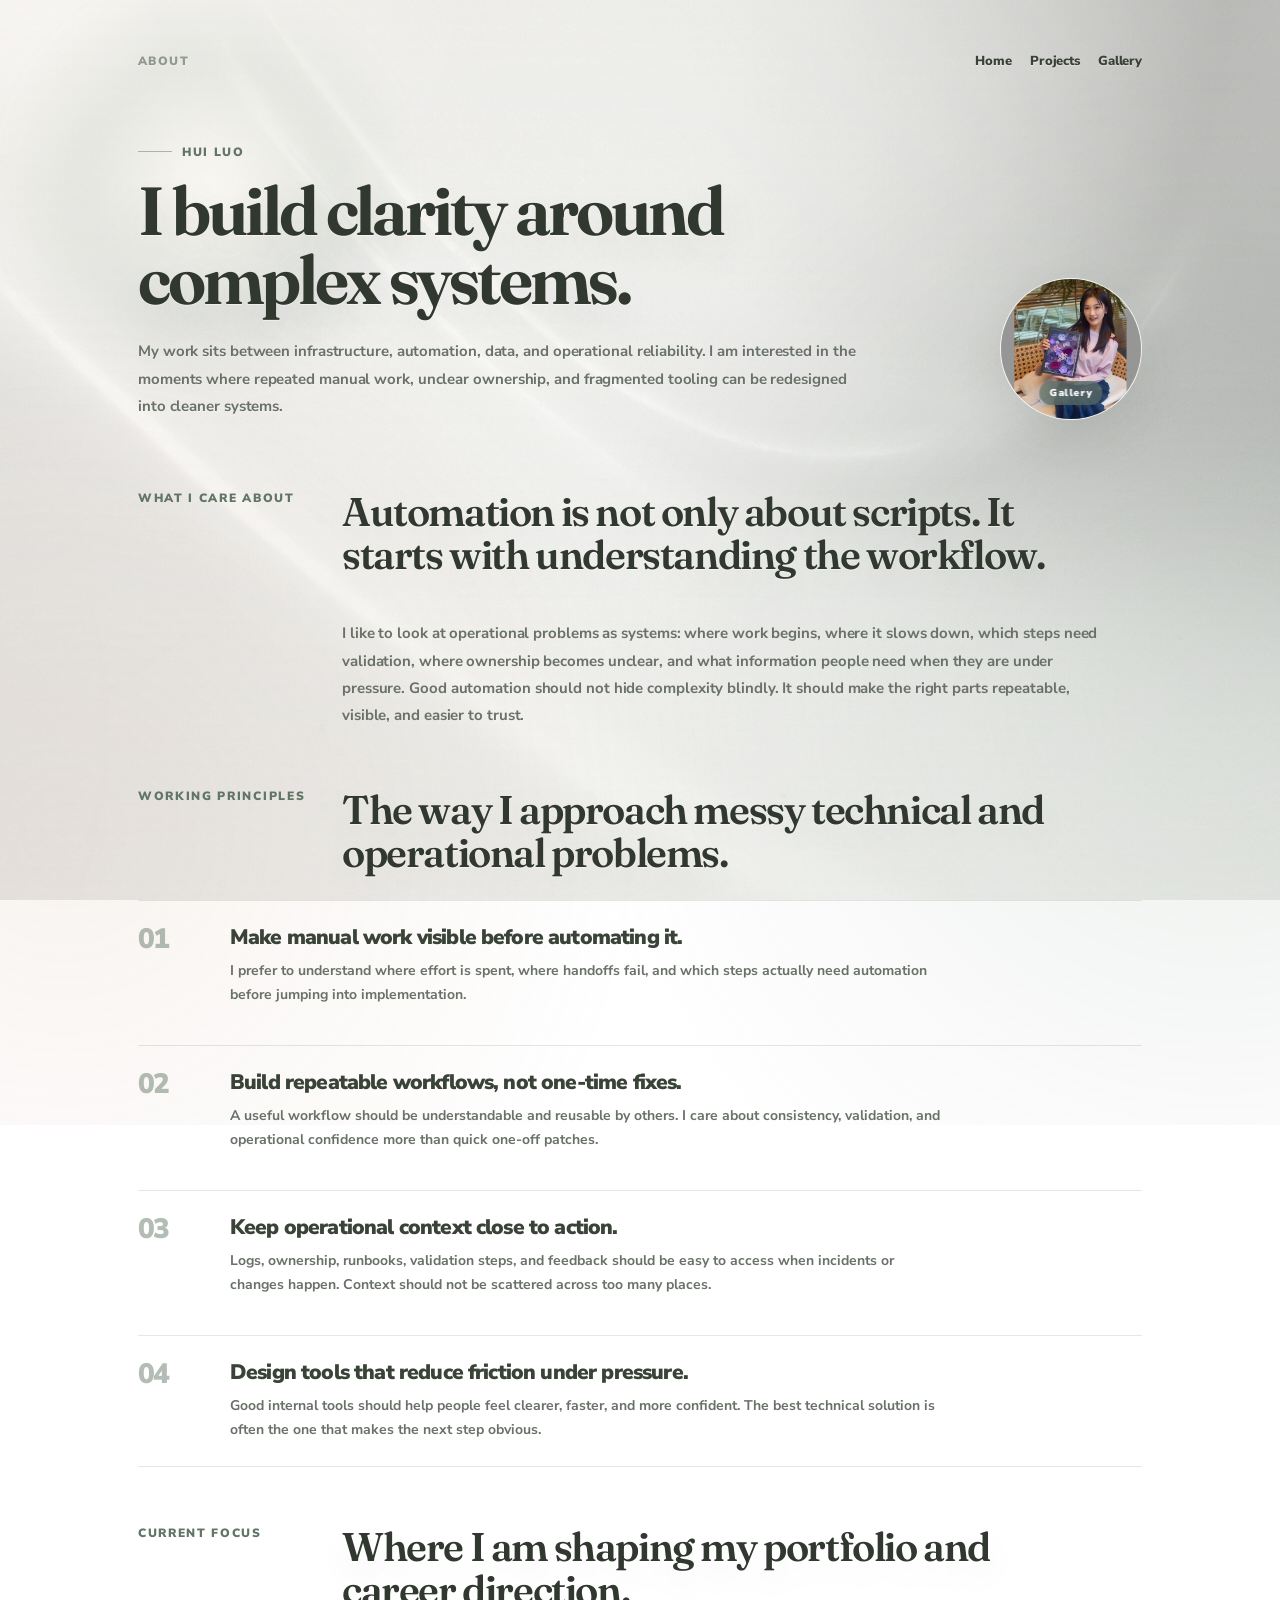
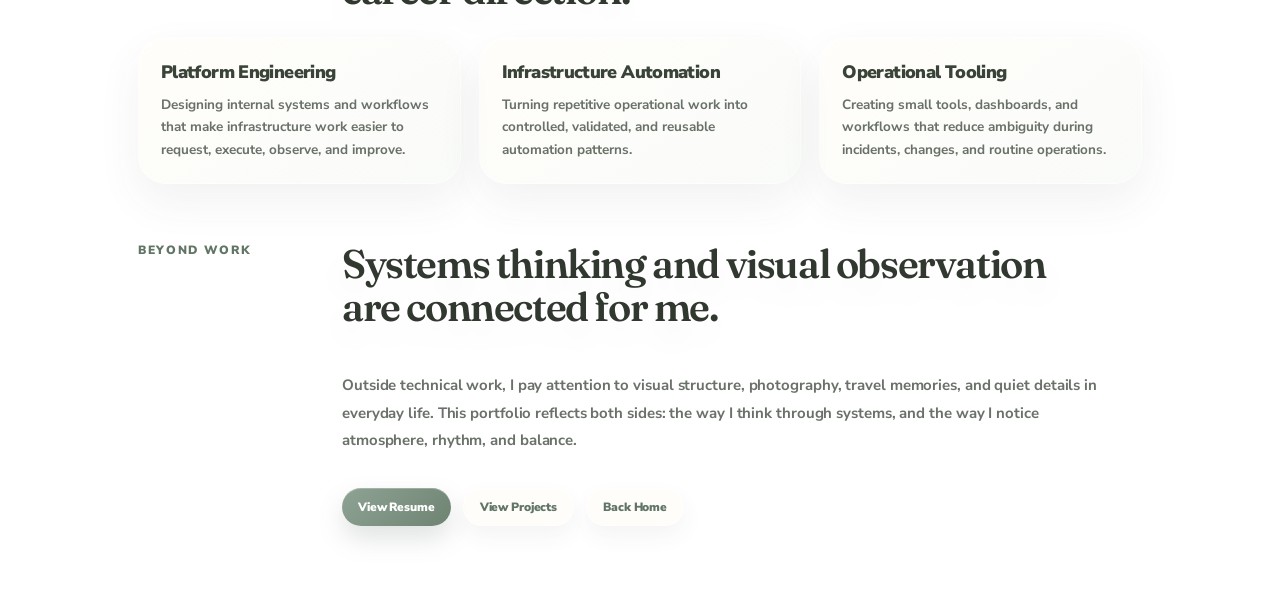
==== commit dff1f12d: "Update aboutme.html" ====
--- a/aboutme.html
+++ b/aboutme.html
@@ -763,8 +763,8 @@
 					</p>
 
 					<div class="cta-row">
-						<a class="cta cta-primary" href="projects.html">View Projects</a>
-						<a class="cta cta-secondary" href="gallery.html">Open Gallery</a>
+						<a class="cta cta-primary" href="assets/css/files/resume.pdf">View Resume</a>
+						<a class="cta cta-secondary" href="projects.html">View Projects</a>
 						<a class="cta cta-secondary" href="index.html">Back Home</a>
 					</div>
 				</div>
